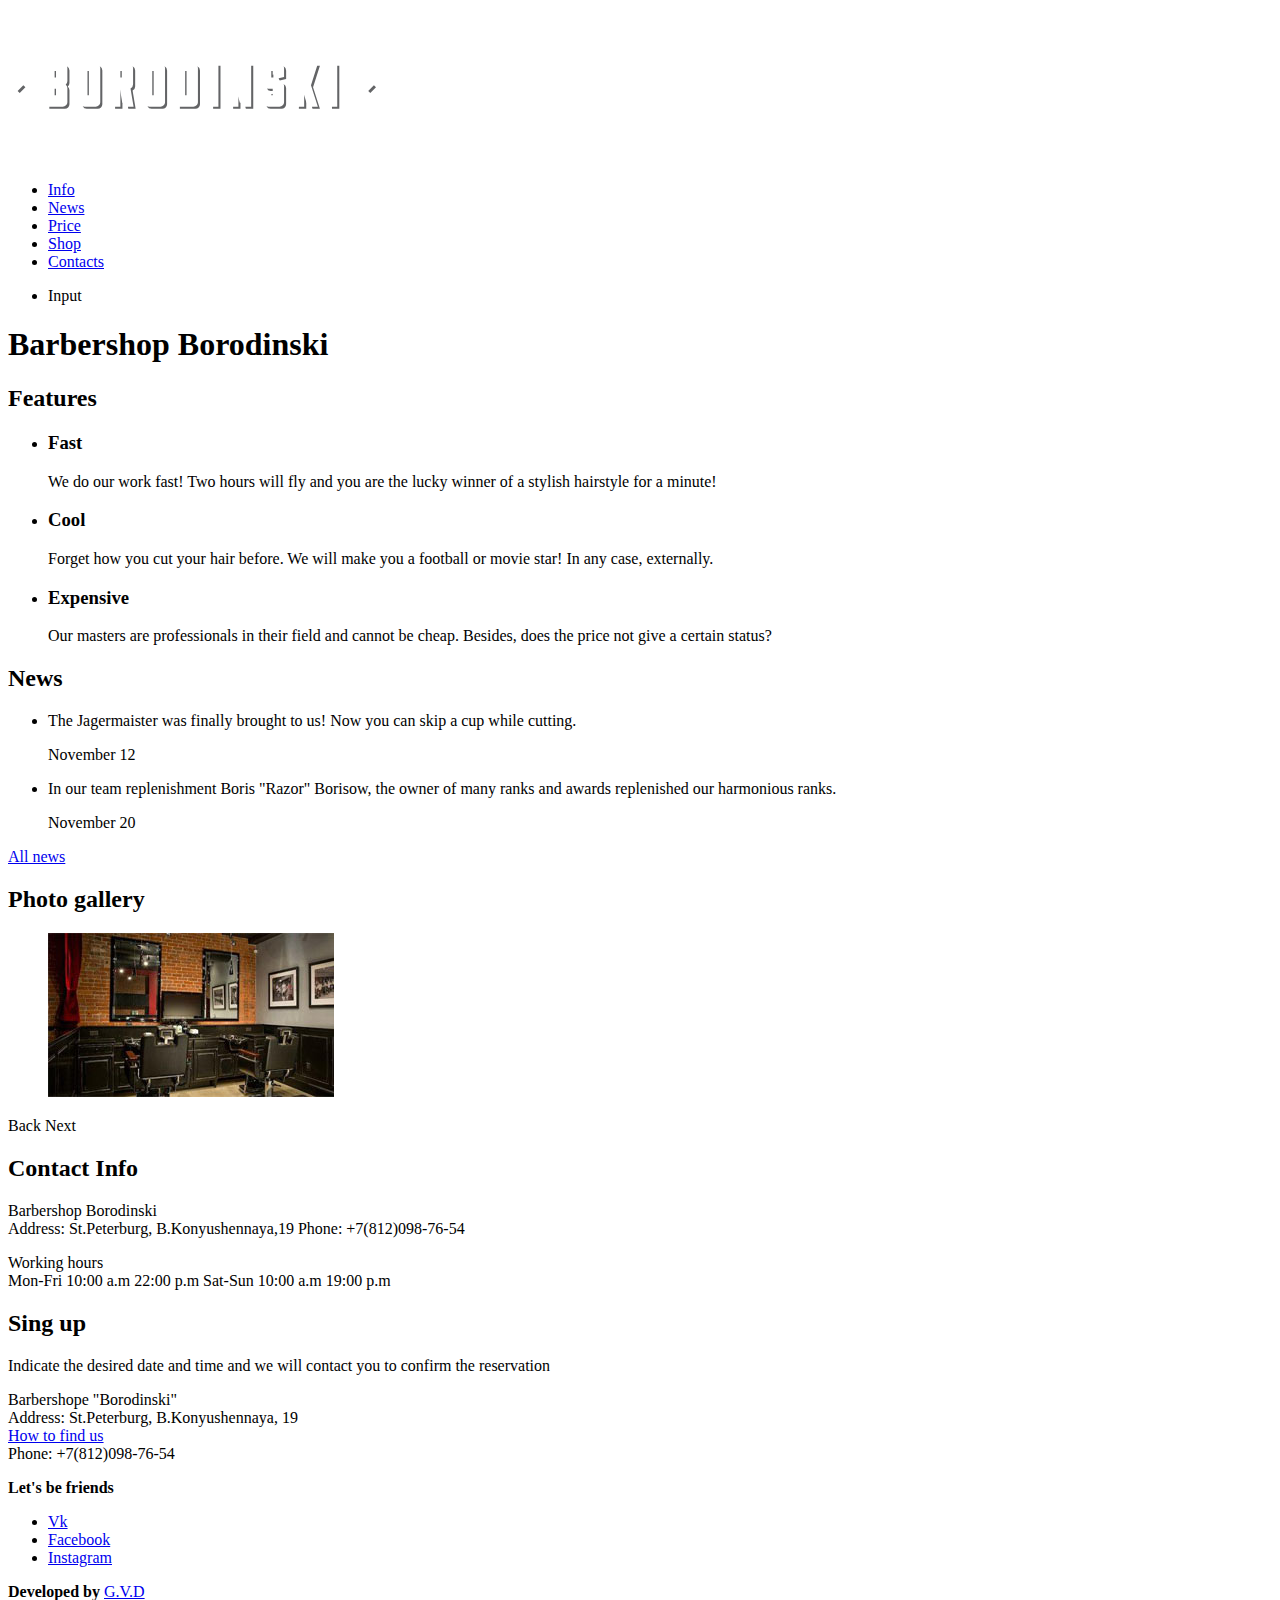
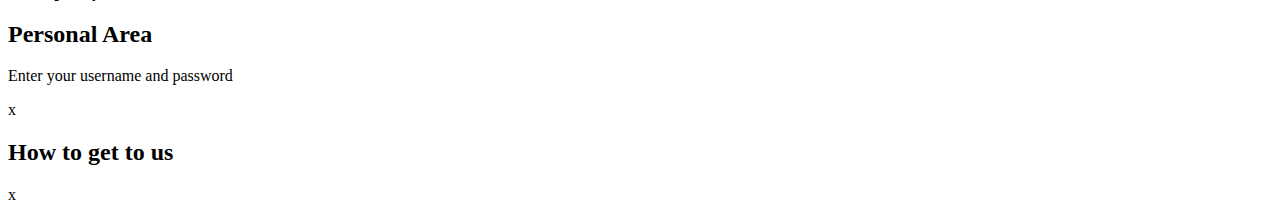
==== index.html @ 312293da "added index.html .DS_Store img/ for barbershope site" ====
<!DOCTYPE html>
<html>
	<head>
		<meta charset="utf-8">
		<title></title>
	</head>
	<body>
		<header class="main-header">
			<nav class="main-navigation">
				<a class="main-header-logo" href="index.html">
					<img src="img/index-logo.svg" width="368" height="153" alt="logo barbershop borodinski">
				</a>
				<ul class="site-navigation">
					<li><a href="info.html">Info</a></li>
					<li><a href="news.html">News</a></li>
					<li><a href="price.html">Price</a></li>
					<li><a href="catalog.html">Shop</a></li>
					<li><a href="contacts.html">Contacts</a></li>
				</ul>
				<ul class="user-navigation">
					<li class="login-link">Input</li>
				</ul>
			</nav>
		</header>
		<main class="conteiner"> 
			<h1 class="visually-hidden">Barbershop Borodinski</h1>
			
			<section class="features">
				<h2 class="visually-hidden">Features</h2>
				 <ul class="features-list">
					 <li class="feature-item">
					 <h3>Fast</h3>
					 <p> We do our work fast! Two hours will fly and you are the lucky winner of a stylish hairstyle for a minute!</p>
					 </li>
					 <li class="feature-item">
					 <h3>Cool</h3>
					 <p>Forget how you cut your hair before. We will make you a football or movie star! In any case, externally.</p>
					 </li>
					 <li class="feature-item">
					 <h3>Expensive</h3>
					 <p>Our masters are professionals in their field and cannot be cheap. Besides, does the price not give a certain status?</p>
					 </li>
				</ul>
			</section>
			
			<section class="news">
				<h2>News</h2>
				<ul class="news-list">
					   <li class="news-item">
					   <p>The Jagermaister was finally brought to us! Now you can skip a cup while cutting.</p>
					  <time datetime="2019-11-12">November 12</time>
					   </li>
					   <li class="news-item">
					   <p>In our team replenishment Boris "Razor" Borisow, the owner of many ranks and awards replenished our harmonious ranks.</p>
					   <time datetime="2019-11-20">November 20</time>
					   </li>
				</ul>
				<a class="button" href="news.html">All news</a>
			</section>
			
			<section class="gallery">
				<h2>Photo gallery</h2>
				<figure class="gallery-content">
				 <a href="#"><img src="img/studio.jpg" width="286" height="164" alt="interior"></a>
				</figure>
				<span class="button gallery-button gallery-button-back">Back</span>
				<span class="button gallery-button gallery-button-next">Next</span>
				</section>
				
				<section class="contacts">
					<h2>Contact Info</h2>
					<p>
						Barbershop Borodinski<br>
						Address: St.Peterburg, B.Konyushennaya,19
						Phone: +7(812)098-76-54
					</p>
					<p>
						Working hours<br>
						Mon-Fri 10:00 a.m 22:00 p.m
						Sat-Sun 10:00 a.m 19:00 p.m
					</p>
				</section>
				
				<section class="appointment">
					<h2>Sing up</h2>
					<p class="appointment-info">Indicate the desired date and time and we will contact you to confirm the reservation</p>
					<!----здесь будет форма--->  
		</main>
		<footer class="main-footer">
			 <p class="footer-contacts">
				 Barbershope "Borodinski"<br>
				 Address: St.Peterburg, B.Konyushennaya, 19<br>
				 <a href="map.html">How to find us</a><br>
				 Phone: +7(812)098-76-54
			 </p>
			 <div class="footer-sociable">
				 <b>Let's be friends</b>
				 <ul>
				<li><a class="sociable-button" href="#">Vk</a></li>
				 <li><a class="sociable-button" href="#">Facebook</a></li>
				 <li><a class="sociable-button" href="#">Instagram</a></li>
				 </ul>
			</div>
			<p class="footer-copyring">
				<b>Developed by</b>
				<a class="button" href="#">G.V.D</a>
			</p>
		</footer>
		
		<section class="modal modal-login">
			<h2>Personal Area</h2>
			<p>Enter your username and password</p>
			<!----здесь форма---->
			<span class="modal-close">x</span> 
		</section>
		
		<section class="modal modal-map">
			<h2 class="visually-hidden">How to get to us</h2>
			<span class="modal-close">x</span>
		</section>
	</body>
</html>
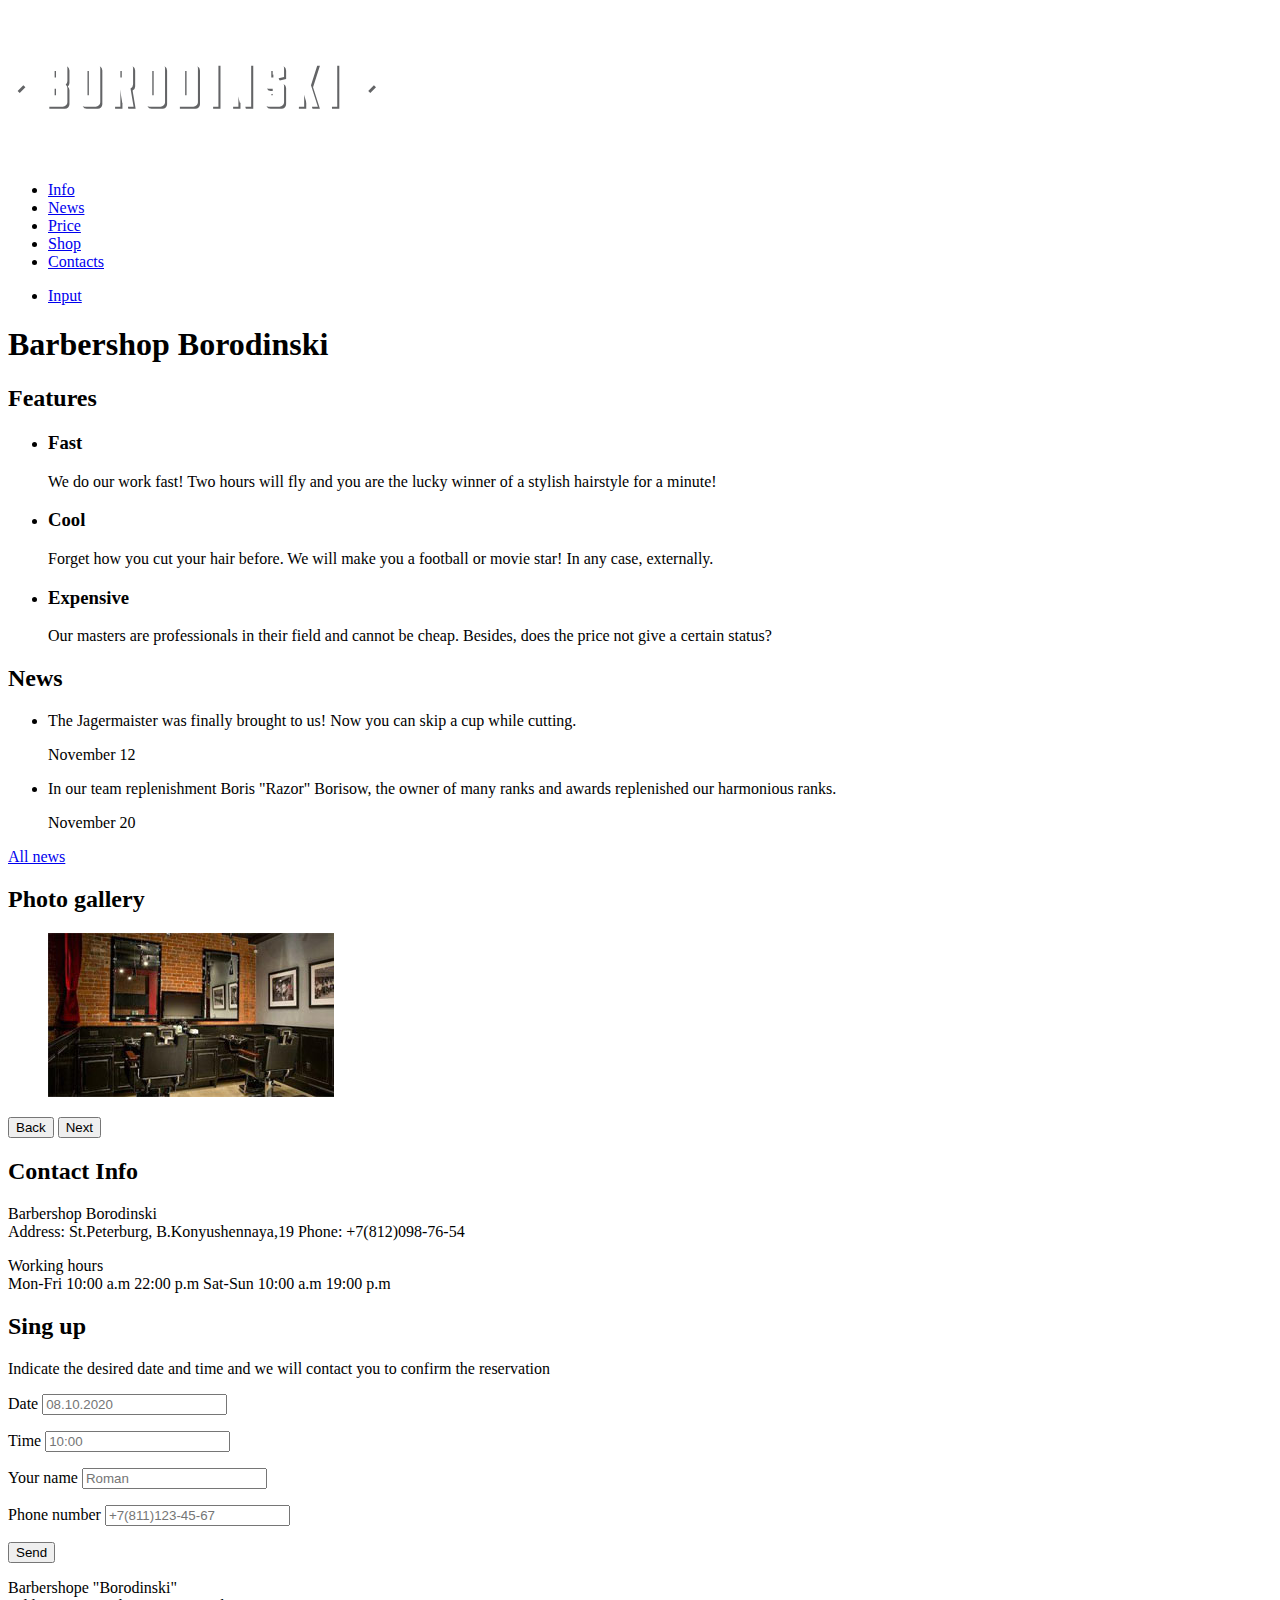
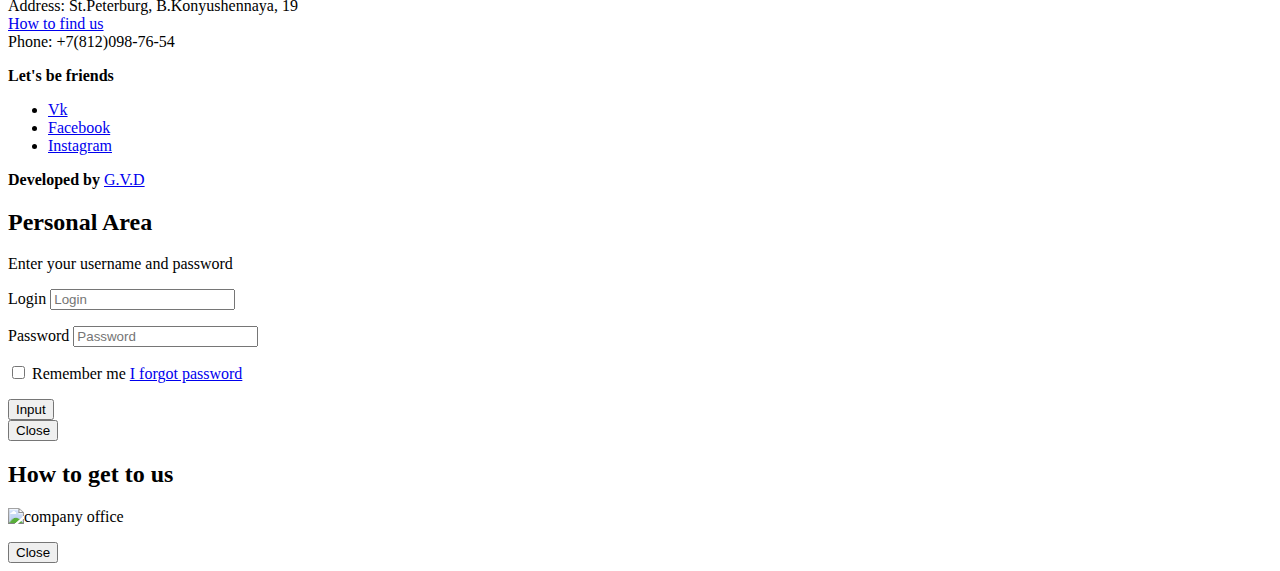
==== commit 3cff4e68: "added . for barbershope site" ====
--- a/index.html
+++ b/index.html
@@ -18,7 +18,9 @@
 					<li><a href="contacts.html">Contacts</a></li>
 				</ul>
 				<ul class="user-navigation">
-					<li class="login-link">Input</li>
+					<li class="login-link">
+					<a class="login-link" href="login.html">Input</a>
+					</li>
 				</ul>
 			</nav>
 		</header>
@@ -63,8 +65,8 @@
 				<figure class="gallery-content">
 				 <a href="#"><img src="img/studio.jpg" width="286" height="164" alt="interior"></a>
 				</figure>
-				<span class="button gallery-button gallery-button-back">Back</span>
-				<span class="button gallery-button gallery-button-next">Next</span>
+				<button class="button gallery-button gallery-button-back" type="button">Back</button>
+				<button class="button gallery-button gallery-button-next" type="button">Next</button>
 				</section>
 				
 				<section class="contacts">
@@ -84,7 +86,26 @@
 				<section class="appointment">
 					<h2>Sing up</h2>
 					<p class="appointment-info">Indicate the desired date and time and we will contact you to confirm the reservation</p>
-					<!----здесь будет форма--->  
+					<form class="appointment-form" action="https://echo.htmlacademy.ru" method="post">
+						<p class="appointment-item">
+							<label for="appointment-date">Date</label>
+							<input id="appointment-date" type="text" name="date" value="" placeholder="08.10.2020">
+						</p>
+						<p class="appointment-item">
+					     <label for="appointment-time">Time</label>
+						<input id="appointment-time" type="text" name="time" value="" placeholder="10:00">
+						</p>
+						<p class="appointment-item">
+						<label for="appointment-name">Your name</label>
+						<input id="appointment-name" type="text" name="name" value="" placeholder="Roman">
+						</p>
+						<p class="appointment-item">
+						<label for="appointment-phone">Phone number</label>
+						<input id="appointment-phone" type="tel" name="phone" value="" placeholder="+7(811)123-45-67">
+						</p>
+						<button class="button" type="submit">Send</button>
+					</form>
+				</section>
 		</main>
 		<footer class="main-footer">
 			 <p class="footer-contacts">
@@ -110,13 +131,34 @@
 		<section class="modal modal-login">
 			<h2>Personal Area</h2>
 			<p>Enter your username and password</p>
-			<!----здесь форма---->
-			<span class="modal-close">x</span> 
+			<form class="login-form" action="htpps://echo.htmlacademy.ru" method="post">
+				<p>
+					<label class="visually-hidden" for="user-login">Login</label>
+					<input class="login-icon-user" id="user-login" type="text" name="login" placeholder="Login">
+				</p>
+				<p>
+					<label class="visually-hidden" for="user-password">Password</label>
+					<input class="login-icon-password" id="user-password" type="password" name="password" placeholder="Password">
+				</p>
+				<p class="login-password-info">
+					<label class="login-checkbox">
+				<input type="checkbox" name="remember" class="visually-hidden">
+				<span class="checkdox-indicator"></span>
+				Remember me
+					</label>
+				<a class="restore" href="#">I forgot password</a>
+				</p>
+				<button class="button" type="submit">Input</button>
+			</form>
+			<button class="modal-close" type="button">Close</button> 
 		</section>
 		
 		<section class="modal modal-map">
 			<h2 class="visually-hidden">How to get to us</h2>
-			<span class="modal-close">x</span>
+			<p>
+				<img src="img/map.jpg" width="780" height="560" alt="company office">
+			</p>
+			<button class="modal-close" type="button">Close</button>
 		</section>
 	</body>
 </html>
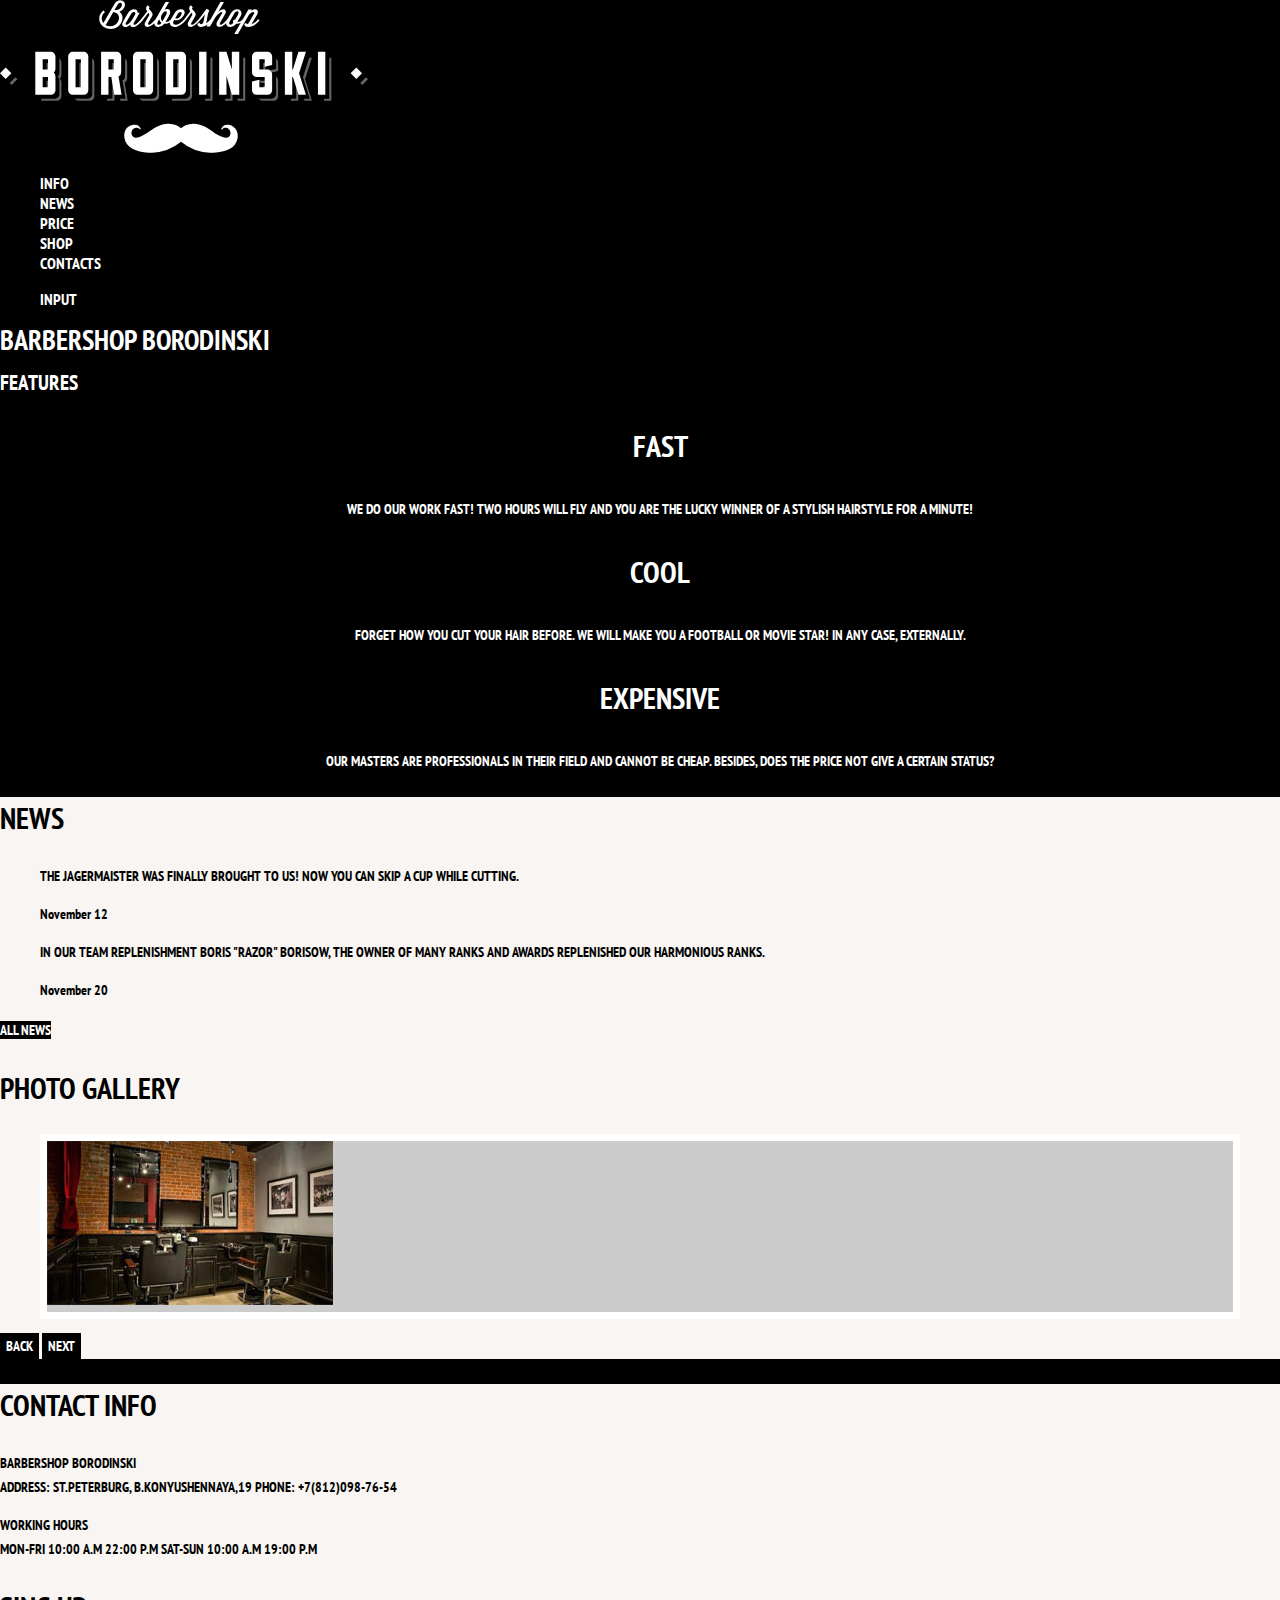
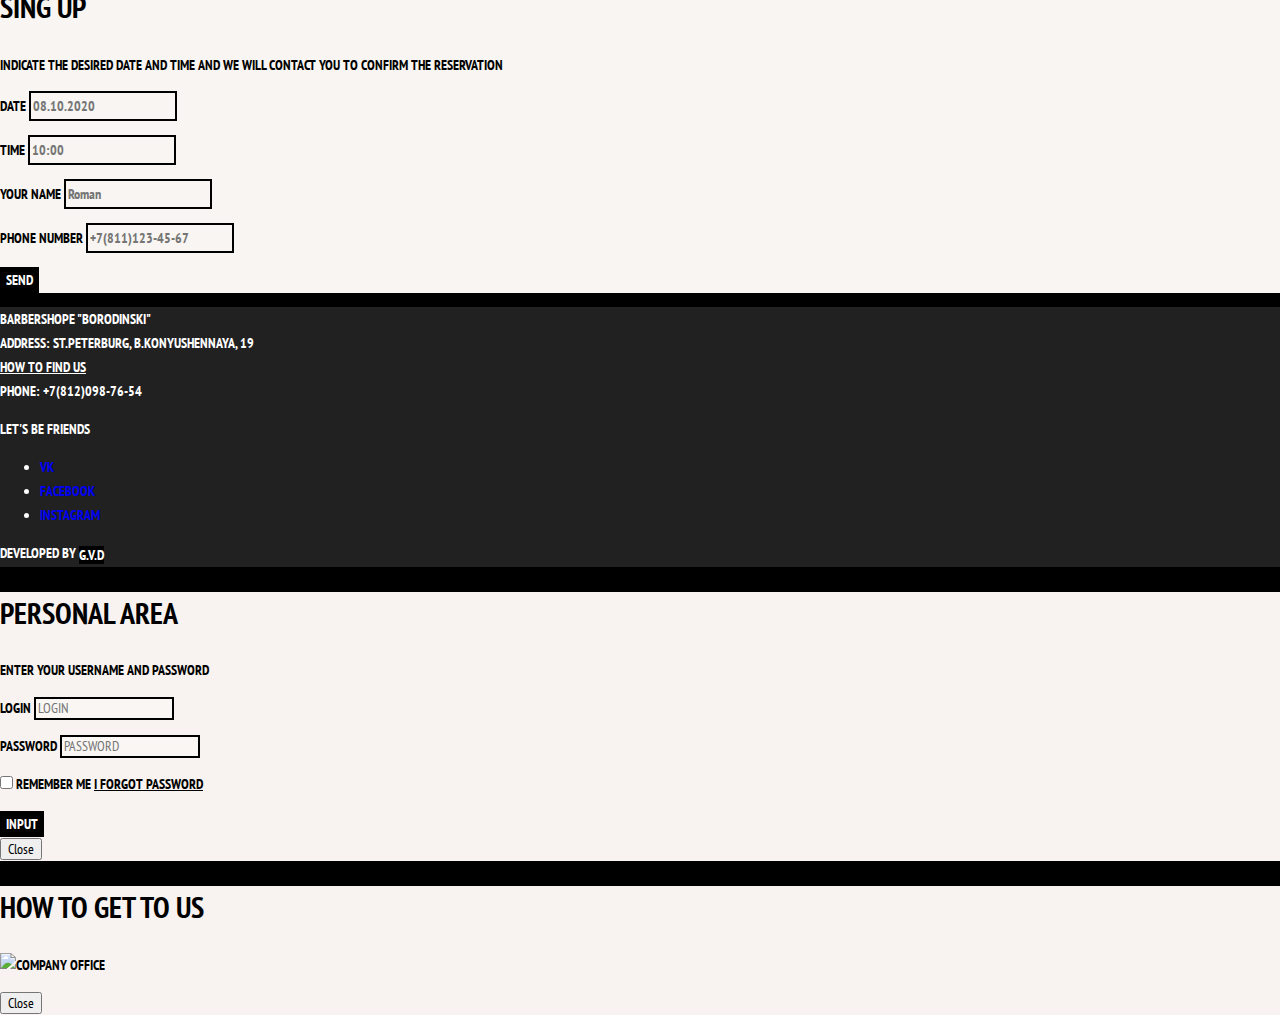
==== commit 245c484d: "added css for barbershope site" ====
--- a/index.html
+++ b/index.html
@@ -2,9 +2,14 @@
 <html>
 	<head>
 		<meta charset="utf-8">
-		<title></title>
+		<title>Barbershop "Borodinski"</title>
+		<link href="https://fonts.googleapis.com/css?family=PT+Sans+Narrow:400;700&amp;subset=latin" rel="stylesheet">
+		<link href="css/normalize.css" rel="stylesheet">
+		<link href="css/style.css" rel="stylesheet">
 	</head>
+	
 	<body>
+		
 		<header class="main-header">
 			<nav class="main-navigation">
 				<a class="main-header-logo" href="index.html">
@@ -45,6 +50,7 @@
 				</ul>
 			</section>
 			
+			<div class="index-colums">
 			<section class="news">
 				<h2>News</h2>
 				<ul class="news-list">
@@ -68,7 +74,9 @@
 				<button class="button gallery-button gallery-button-back" type="button">Back</button>
 				<button class="button gallery-button gallery-button-next" type="button">Next</button>
 				</section>
+			</div>
 				
+				<div class="index-colums">
 				<section class="contacts">
 					<h2>Contact Info</h2>
 					<p>
@@ -82,6 +90,7 @@
 						Sat-Sun 10:00 a.m 19:00 p.m
 					</p>
 				</section>
+			
 				
 				<section class="appointment">
 					<h2>Sing up</h2>
@@ -106,6 +115,9 @@
 						<button class="button" type="submit">Send</button>
 					</form>
 				</section>
+				</div>
+				
+			<div class="index-colums">
 		</main>
 		<footer class="main-footer">
 			 <p class="footer-contacts">
@@ -127,6 +139,7 @@
 				<a class="button" href="#">G.V.D</a>
 			</p>
 		</footer>
+		</div>
 		
 		<section class="modal modal-login">
 			<h2>Personal Area</h2>
--- a/css/style.css
+++ b/css/style.css
@@ -0,0 +1,227 @@
+body{
+	margin: 0;
+	padding: 0;
+	
+	font-family: "PT Sans Narrow", Arial, sans-serif;
+	font-size: 14px;
+	line-height: 24px;
+	font-weight: 700;
+	color: #ffffff;
+	text-transform: uppercase;
+	
+	background-color: #000000;
+	background-image: url("img/bg-index-body.jpg");
+	background-position: top center;
+	background-repeat: no-repeat;	
+}
+
+.inner-page {
+	color: #000000;
+	
+	background-color: #f9f6f3;
+	background-image: url("img/bg-index-content.jpg");
+	background-position: 0 0;
+	background-repeat: repeat;
+	
+}
+
+a {
+	text-decoration: none; 
+}
+
+.button {
+	font: inherit;
+	
+	text-align: center;
+	color: #ffffff;
+	vertical-align: middle;
+	text-transform: uppercase;
+	
+	background-color: #000000;
+	border: none;
+}
+
+.button:hover,
+.button:focus,
+.button:active {
+	background-color: #663d15;
+}
+
+
+.main-navigation {
+	font-size: 16px;
+	line-height: 20px;
+	color: #ffffff;
+	 
+	 background-color: #000000;
+	 
+}
+
+.site-navigation,
+.user-navigation {
+	list-style: none;
+}
+
+.site-navigation a,
+.user-navigation a {
+	color: #ffffff; 
+}
+
+.site-navigation a:hover,
+.site-navigation a:focus,
+.user-navigation a:hover,
+.user-navigation a:focus,{
+	background-color: #242424;
+}
+
+.features-list{
+	list-style: none;
+}
+
+.feature-item {
+	text-align: center;
+}
+
+.feature-item h3 {
+	font-size: 30px;
+	line-height: 42px;
+} 
+ 
+ .index-colums{
+	 color: #000000;
+	 
+	 background-color: #f8f5f2;
+	 background-image: url("img/bg-index-content.jpg");
+	 background-position: 0 0;
+	 background-repeat: repeat;
+ }
+
+.index-colums h2 {
+	font-size: 30px;
+	line-height: 42px;
+}
+
+.news-list {
+	list-style: none;
+}
+
+.news-item time {
+	text-transform: none;
+}
+
+.gallery-content {
+	background-color: #cccccc;
+	border: 7px solid #ffffff;
+}
+
+.appointment-item input {
+	font: inherit;
+	
+	background-color: transparent;
+	border: 2px solid #000000;
+}
+
+.appointment-item input:focus {
+	border-color: #663d15;
+}
+
+.main-footer {
+	color: #ffffff;
+	
+	background-color: #212121;
+	background-image: url("img/bg-footer.jpg");
+	background-position: 0 0;
+	background-repeat: repeat;
+}
+
+.footer-contacts a {
+	color: #ffffff;
+	text-decoration: underline;
+}
+ 
+ .footer-contacts a:hover,
+ .footer-contacts a:focus {
+	text-decoration: none; 
+ }
+ 
+ .footer-social {
+	 text-align: center;
+ }
+ 
+ .footer-social ul  {
+	 list-style: none;
+ }
+ 
+ .social-button {
+	 color: #ffffff;
+ }  
+
+.footer-copyright .button:hover,
+.footer-copyright .button:focus {
+	color: #000000;
+	
+	background-color: #ffffff;
+}
+
+.modal{ 
+	color: #000000;
+	
+	background-color: #f8f3f0;
+	background-image: url("img/bg-index-content.jpg");
+	background-position: 0 0;
+	background-repeat: repeat;
+}
+
+.modal h2 {
+	font-size: 30px;
+	line-height: 42px;
+}
+ 
+ .login-form input[type="text"],
+ .login-form input[type="password"] {
+	 font: inherit:
+	 color: #000000;
+	 text-transform: uppercase;
+	 
+	 background-color: #f9f6f3;
+	 border: 2px solid #000000;
+ }
+
+.login-form input:focus {
+	border-color: #663d15;
+}
+
+.login-checkbox:hover,
+.login-checkbox:focus {
+	color: #663d15;
+}
+
+.restore {
+	color: #000000;
+	text-decoration: underline;
+}
+
+.restore:hover,
+.restore:focus {
+	text-decoration: none;
+}
+
+
+
+
+
+
+
+
+
+
+
+
+
+
+
+
+
+
+
+
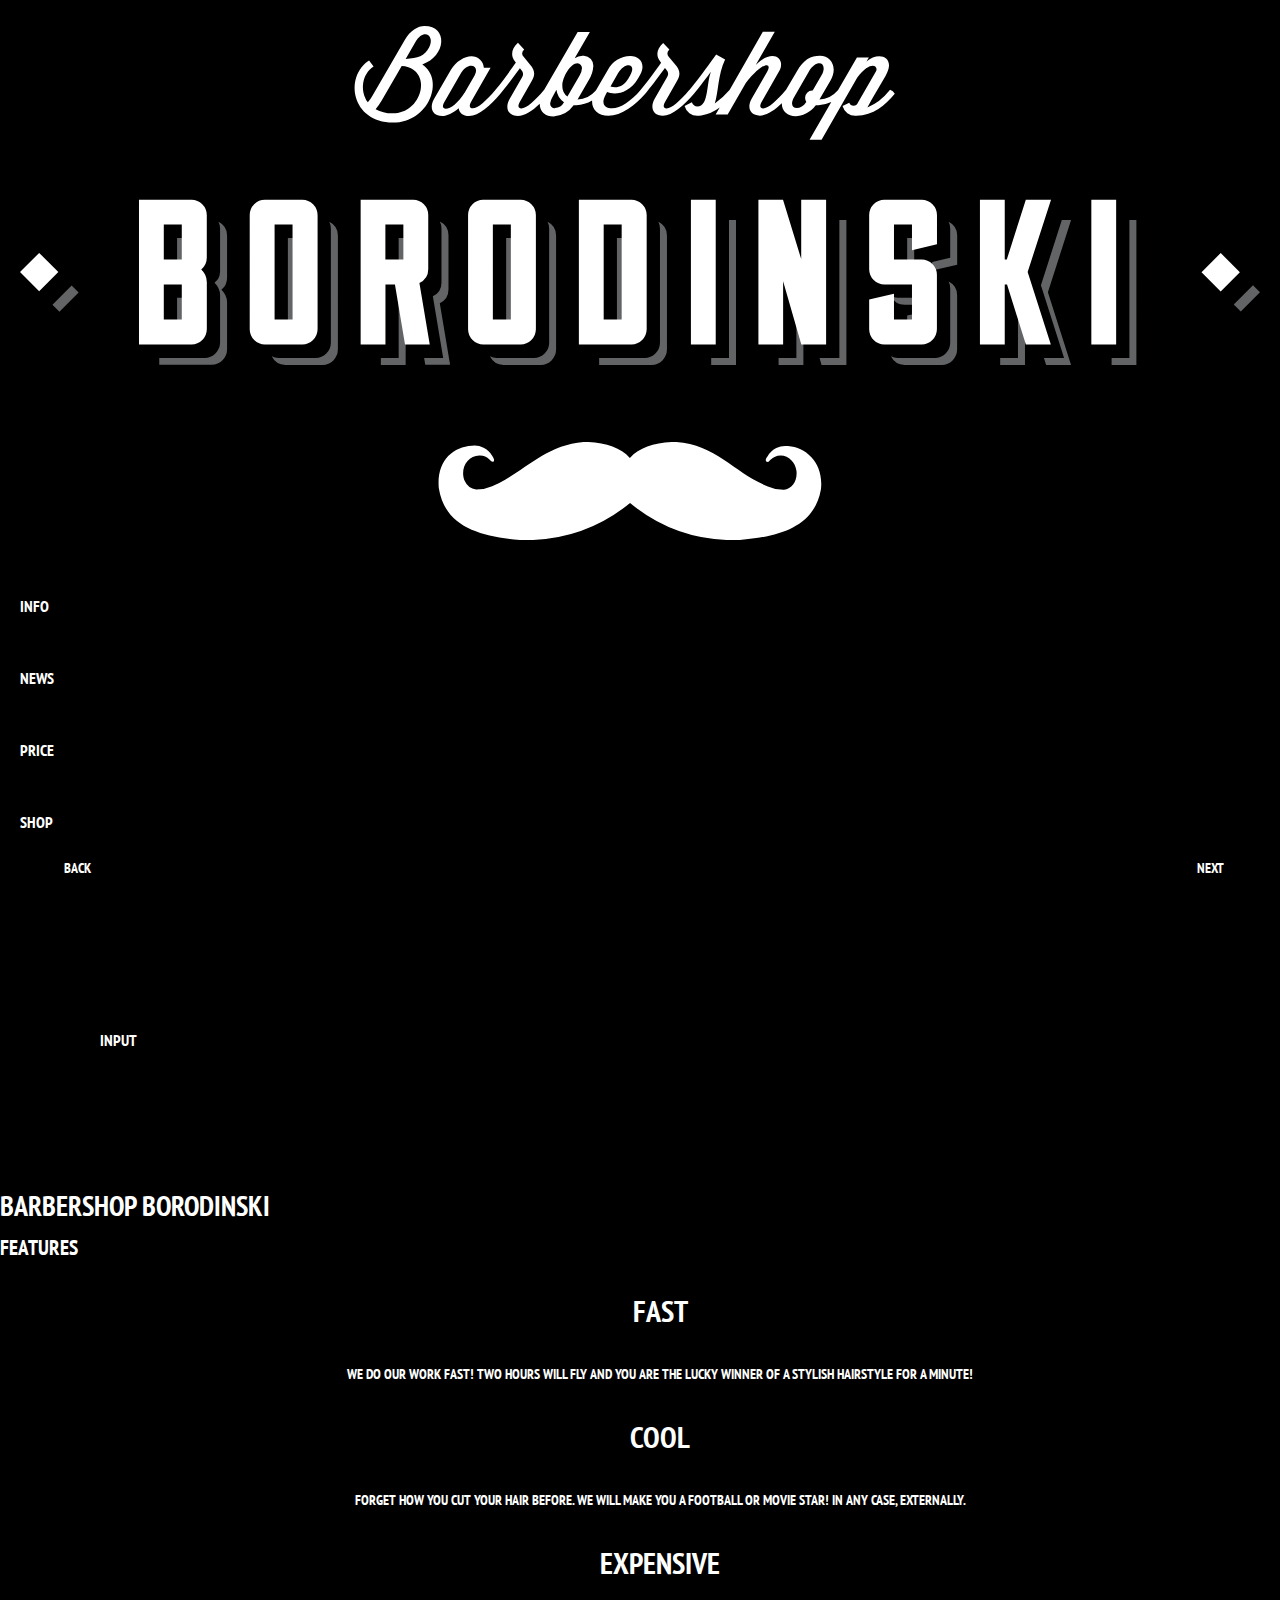
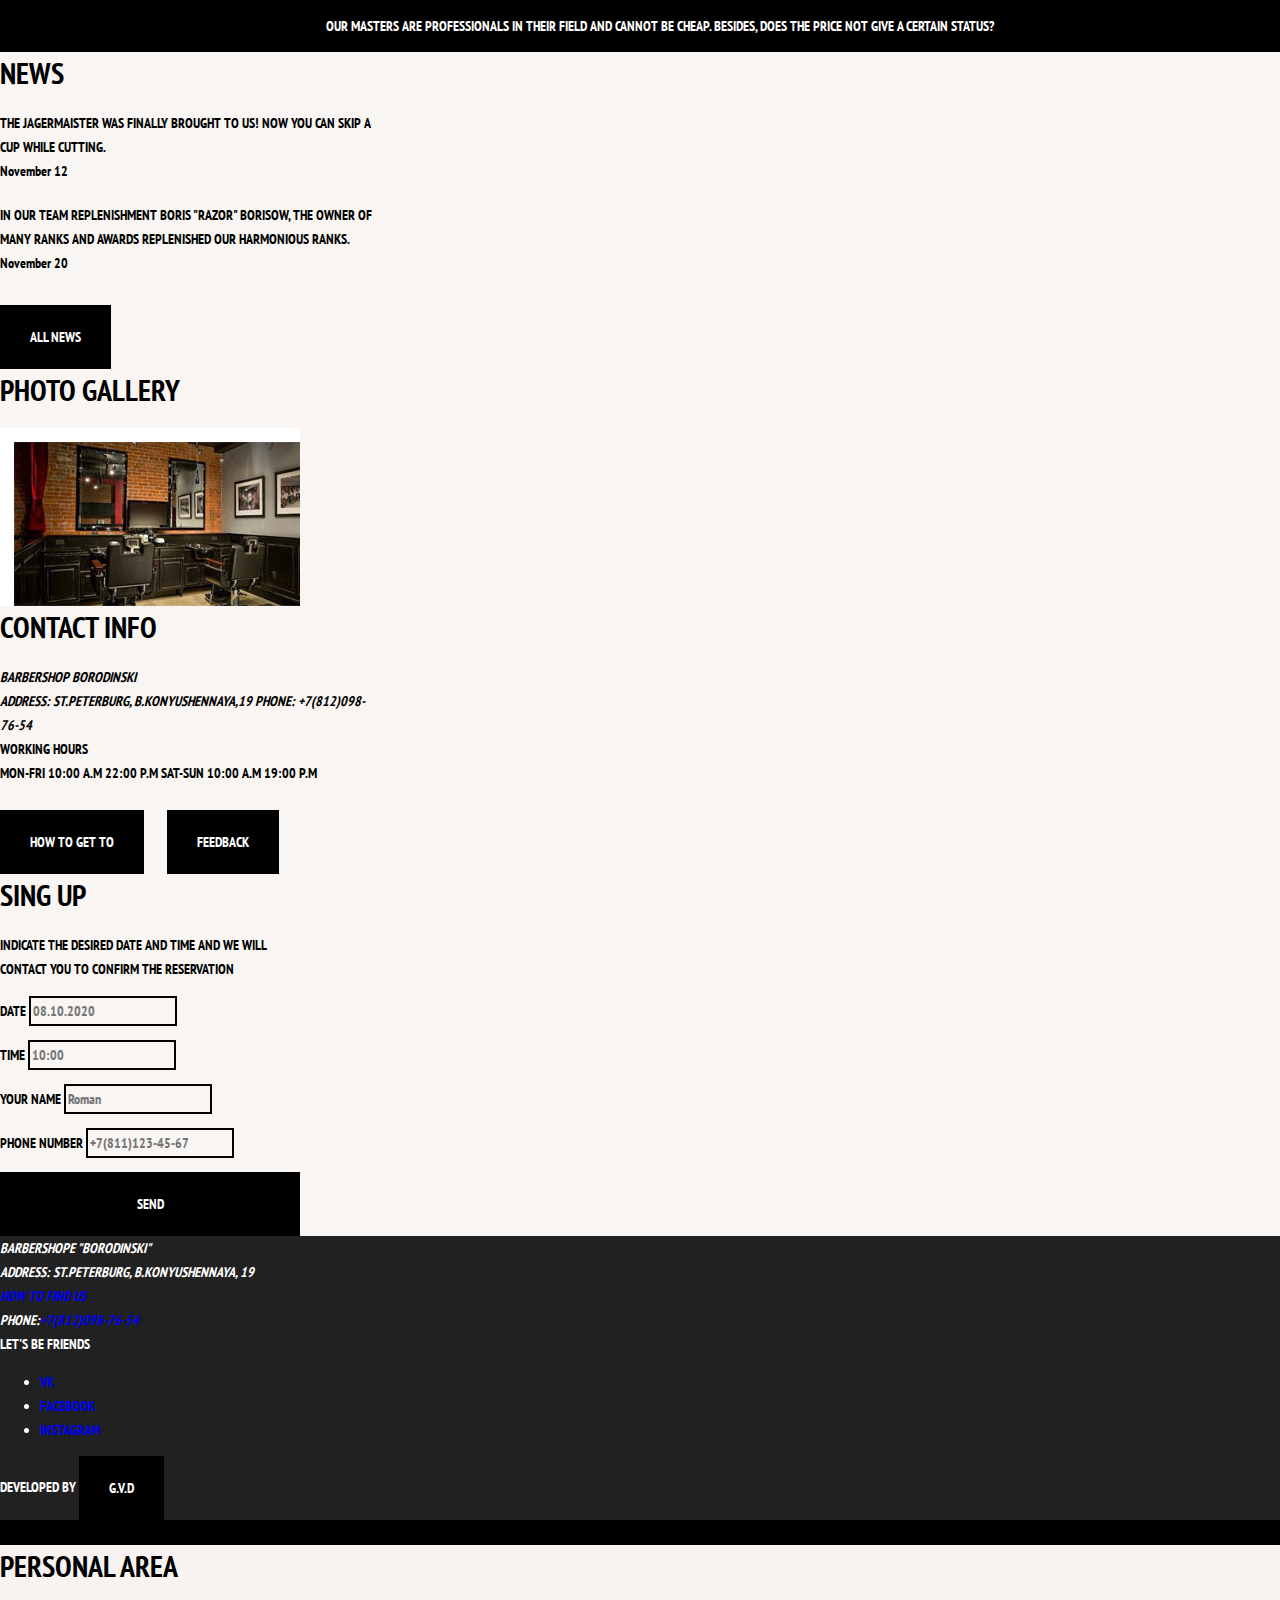
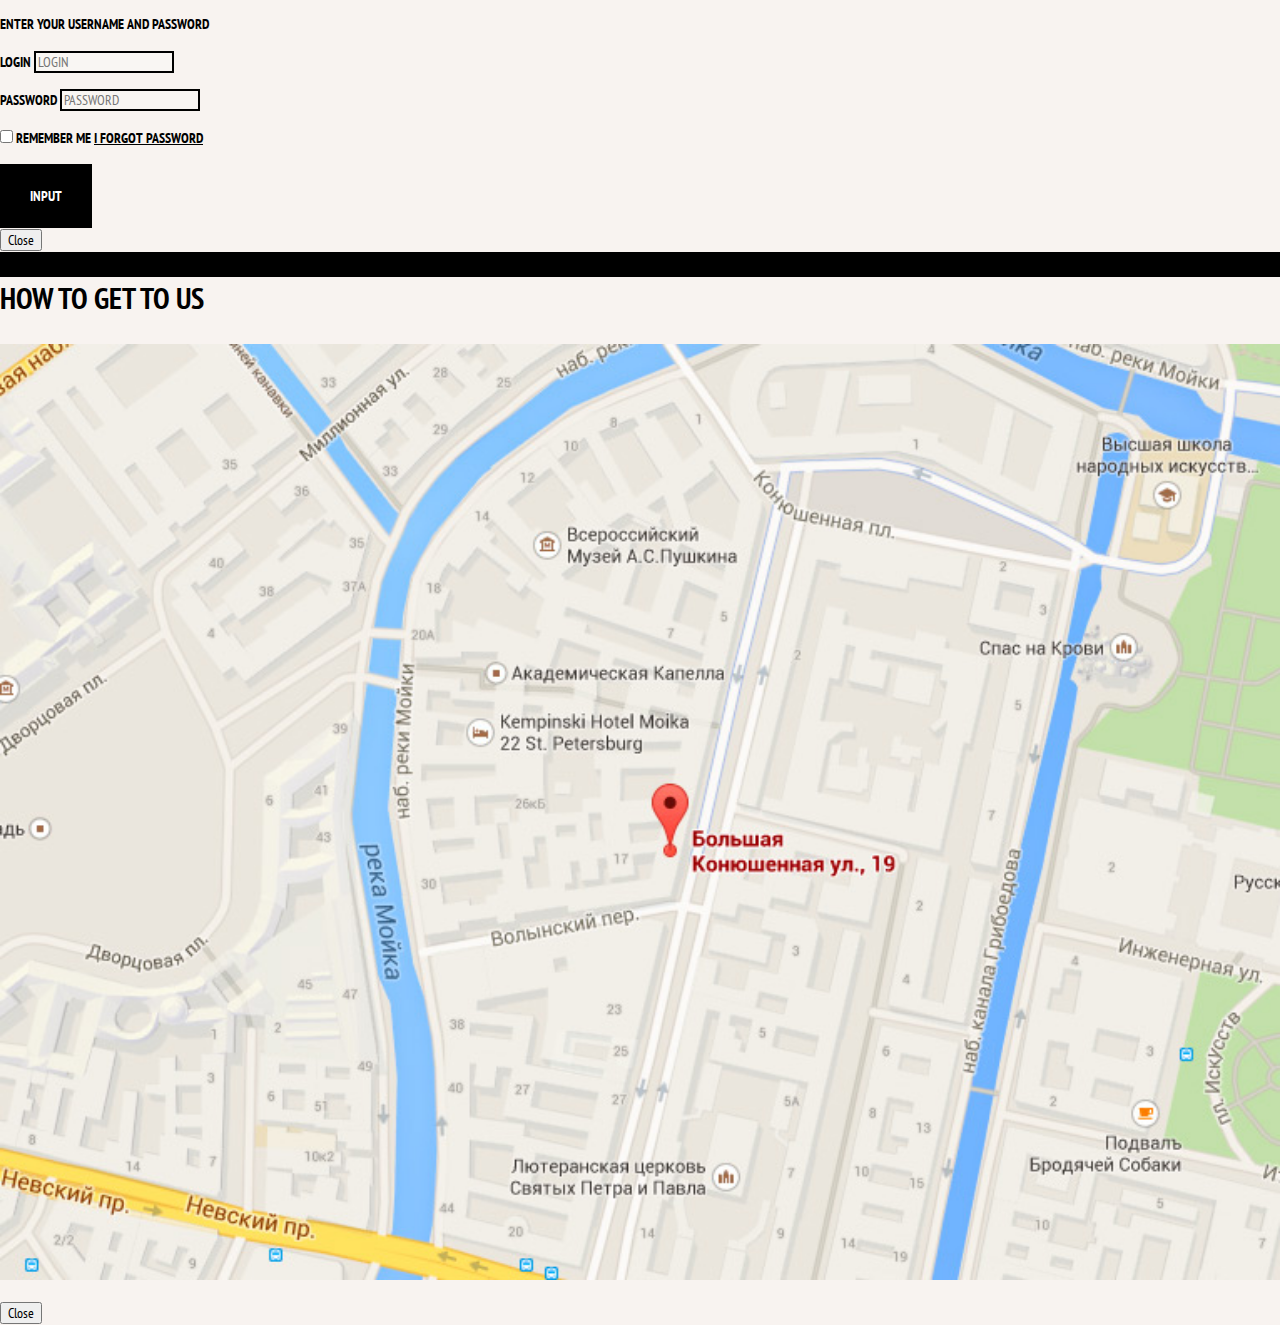
==== commit 41c1cb9a: "added map css for barbershope site" ====
--- a/index.html
+++ b/index.html
@@ -15,6 +15,8 @@
 				<a class="main-header-logo" href="index.html">
 					<img src="img/index-logo.svg" width="368" height="153" alt="logo barbershop borodinski">
 				</a>
+				<div class="main-navigation-wrapper">
+					<div class="container">
 				<ul class="site-navigation">
 					<li><a href="info.html">Info</a></li>
 					<li><a href="news.html">News</a></li>
@@ -29,7 +31,9 @@
 				</ul>
 			</nav>
 		</header>
-		<main class="conteiner"> 
+		
+		<main>
+			<div class="conteiner"> 
 			<h1 class="visually-hidden">Barbershop Borodinski</h1>
 			
 			<section class="features">
@@ -68,27 +72,31 @@
 			
 			<section class="gallery">
 				<h2>Photo gallery</h2>
+				<div class="gallery-content">
 				<figure class="gallery-content">
 				 <a href="#"><img src="img/studio.jpg" width="286" height="164" alt="interior"></a>
 				</figure>
 				<button class="button gallery-button gallery-button-back" type="button">Back</button>
 				<button class="button gallery-button gallery-button-next" type="button">Next</button>
+				</div>
 				</section>
 			</div>
 				
 				<div class="index-colums">
 				<section class="contacts">
 					<h2>Contact Info</h2>
-					<p>
+					<address class="contacts-address">
 						Barbershop Borodinski<br>
 						Address: St.Peterburg, B.Konyushennaya,19
-						Phone: +7(812)098-76-54
-					</p>
+						Phone: <a href="+7(812)098-76-54">+7(812)098-76-54</a>
+					</address>
 					<p>
 						Working hours<br>
 						Mon-Fri 10:00 a.m 22:00 p.m
 						Sat-Sun 10:00 a.m 19:00 p.m
 					</p>
+					<a class="button contacts-button-map" href="map.html">How to get to</a>
+					<a class="button" href="contacts.html">Feedback</a>
 				</section>
 			
 				
@@ -116,16 +124,19 @@
 					</form>
 				</section>
 				</div>
-				
-			<div class="index-colums">
+			</div>
+			
 		</main>
-		<footer class="main-footer">
-			 <p class="footer-contacts">
+			
+            <footer class="main-footer">
+			 <div class="main-footer">
+				 <address class="footer-address">
 				 Barbershope "Borodinski"<br>
 				 Address: St.Peterburg, B.Konyushennaya, 19<br>
 				 <a href="map.html">How to find us</a><br>
-				 Phone: +7(812)098-76-54
-			 </p>
+				 Phone:<a href="+7(812)098-76-54">+7(812)098-76-54</a>
+				 </address>
+				 
 			 <div class="footer-sociable">
 				 <b>Let's be friends</b>
 				 <ul>
@@ -134,12 +145,15 @@
 				 <li><a class="sociable-button" href="#">Instagram</a></li>
 				 </ul>
 			</div>
-			<p class="footer-copyring">
+			
+			<div class="footer-copyring">
 				<b>Developed by</b>
 				<a class="button" href="#">G.V.D</a>
-			</p>
+			</div>
+			</div>
+			
 		</footer>
-		</div>
+		
 		
 		<section class="modal modal-login">
 			<h2>Personal Area</h2>
@@ -153,7 +167,7 @@
 					<label class="visually-hidden" for="user-password">Password</label>
 					<input class="login-icon-password" id="user-password" type="password" name="password" placeholder="Password">
 				</p>
-				<p class="login-password-info">
+				<p class="login-help">
 					<label class="login-checkbox">
 				<input type="checkbox" name="remember" class="visually-hidden">
 				<span class="checkdox-indicator"></span>
@@ -169,9 +183,9 @@
 		<section class="modal modal-map">
 			<h2 class="visually-hidden">How to get to us</h2>
 			<p>
-				<img src="img/map.jpg" width="780" height="560" alt="company office">
+			<img src="img/map.jpg" width="780" height="560" alt="company office">
 			</p>
-			<button class="modal-close" type="button">Close</button>
+			<button class="modal-close" type="button"><span class="visually-hidden">Close</span></button>
 		</section>
 	</body>
 </html>
--- a/css/style.css
+++ b/css/style.css
@@ -1,18 +1,22 @@
 body{
 	margin: 0;
 	padding: 0;
-	
 	font-family: "PT Sans Narrow", Arial, sans-serif;
 	font-size: 14px;
 	line-height: 24px;
 	font-weight: 700;
 	color: #ffffff;
 	text-transform: uppercase;
-	
 	background-color: #000000;
 	background-image: url("img/bg-index-body.jpg");
 	background-position: top center;
 	background-repeat: no-repeat;	
+}
+
+.cotainer {
+	margin: 0 auto;
+	padding: 0 10px;
+	width: 940;
 }
 
 .inner-page {
@@ -22,21 +26,27 @@
 	background-image: url("img/bg-index-content.jpg");
 	background-position: 0 0;
 	background-repeat: repeat;
-	
 }
 
 a {
 	text-decoration: none; 
 }
 
+img{
+	width: 100%;
+	height: auto;
+}
+
 .button {
 	font: inherit;
-	
+	display: inline-block;
+	margin-right: 20px;
+	padding: 20px 30px;
 	text-align: center;
 	color: #ffffff;
 	vertical-align: middle;
 	text-transform: uppercase;
-	
+	cursor: pointer;
 	background-color: #000000;
 	border: none;
 }
@@ -47,6 +57,16 @@
 	background-color: #663d15;
 }
 
+.main-header{
+	margin-bottom: 44px;
+}
+
+.main-navigation-wrapper {
+	width: 100%;
+	margin-bottom: 37px;
+	background-color: #000000;
+}
+
 
 .main-navigation {
 	font-size: 16px;
@@ -55,6 +75,24 @@
 	 
 	 background-color: #000000;
 	 
+}
+
+.main-navigation ul {
+	margin: 0;
+	padding: 0;
+	list-style: none;
+}
+
+.main-navigation a {
+	display: block;
+	padding: 26px 20px;
+	color: #ffffff;
+}
+
+.main-navigation a {
+	display: block;
+	padding: 26px 20px;
+	color: #ffffff;
 }
 
 .site-navigation,
@@ -72,6 +110,84 @@
 .user-navigation a:hover,
 .user-navigation a:focus,{
 	background-color: #242424;
+}
+
+.user-navigation .login-link {
+	position: relative;
+	padding: 50px;
+}
+.user-navigation .login-link::before {
+	content: "";
+	position: absolute;
+	top: 28px;
+	left: 20px;
+	width: 15px;
+	height: 15px;
+	background-image: url("img/logib.svg");
+	background-repeat: no-repeat;
+	background-position: 0 0;
+	opacity: 0.3;
+}
+
+.user-navigation .login-link:hover::before,
+.user-navigation .login-link:focus::before,
+.user-navigation .login-link:active::before {
+	opacity: 1;
+}
+
+.site-navigation a:hover,
+.site-navigation a:focus,
+.user-navigation a:hover,
+.user-navigation a:focus {
+	background-color: #242424;
+}
+
+.site-navigation-current {
+	position: relative;
+}
+
+.site-navigation-current a:not ([href]){
+	background-color: #000000;
+}
+
+.site-navigation-current::after {
+	content: "";
+	position: absolute;
+	right: 20px;
+	bottom: 0;
+	left: 20px;
+	height: 5px;
+	background-color: #ffffff;
+}
+
+.inner-page .main-header {
+	margin-bottom: 50px;
+	background-color: #000000;
+}
+
+>inner0page .user-navigation {
+	margin-left: auto;
+}
+
+.advantages {
+	margin-bottom: 78px;
+}
+
+.advantages-item {
+	width: 300px;
+	text-align: center;
+}
+
+.advantages-item h3 {
+	position: relative;
+	margin:0;
+	margin-bottom: 60px;
+	font-size: 30px;
+	line-height: 42px;
+}
+
+.advantages-item p {
+	margin: 0 10px;
 }
 
 .features-list{
@@ -95,23 +211,99 @@
 	 background-position: 0 0;
 	 background-repeat: repeat;
  }
+ 
+ .index-colums section:first-child {
+	 width: 380px;
+ }
+
+.index-colums section:last-child {
+	width: 300px;
+}
 
 .index-colums h2 {
 	font-size: 30px;
 	line-height: 42px;
+	margin: 0;
+	margin-bottom: 17px;
 }
 
 .news-list {
 	list-style: none;
+	margin: 0;
+	padding: 0;
+	margin-bottom: 30px;
+	list-style: none;
+}
+
+.news-item {
+	margin-bottom: 20px;
+}
+
+.news-item p {
+	margin: 0;
 }
 
 .news-item time {
 	text-transform: none;
 }
 
+.gallery-container {
+	position: relative;
+	height: 260px;
+}
+
 .gallery-content {
+	margin: 0;
+	height: 164px;
 	background-color: #cccccc;
 	border: 7px solid #ffffff;
+}
+
+.gallery-content img {
+	width: 286px;
+	height: 164px;
+}
+
+.gallery .button {
+	position: absolute;
+	bottom: 0;
+	margin: 0;
+	width: 140px;
+	box-sizing: border-box;
+}
+
+.gallery .button:first-child {
+	left: 0;
+}
+
+.gallery .button:last-child {
+	right: 0;
+}
+
+.contacts p {
+	margin: 0;
+	margin-bottom: 25px;
+}
+
+.contacts-address a {
+	color: #000000;
+}
+
+.appointment-info {
+	margin: 0;
+	margin-bottom: 15px;
+}
+
+.appointment-form-item {
+	margin: 0;
+	margin-bottom: 10px;
+	width: 140px;
+}
+
+.appointment-form-item label {
+	display: block;
+	margin-bottom: 7px;
+	margin-left: 17px;
 }
 
 .appointment-item input {
@@ -123,6 +315,303 @@
 
 .appointment-item input:focus {
 	border-color: #663d15;
+}
+
+.appointment-form .button {
+	display: block;
+	margin-top: 10px;
+	margin-right: 0;
+	width: 100%;
+}
+
+.page-title {
+	font-size: 30px;
+	line-height: 42px
+	margin: 0;
+	padding: 0;
+	margin-bottom: 15px;	
+}
+
+.breadcrumbs {
+	list-style: none;
+	margin: 0;
+	padding: 0;
+	margin-bottom: 53px;
+}
+
+.breacrumbs li {
+	position: relative;
+	margin-right: 40px;
+}
+
+.breadcrumbs li::after {
+	content: "";
+	position: absolute;
+	top: 8px;
+	right: -24px;
+	width: 8px;
+	height: 8px;
+	background-color: #000000;
+}
+
+.breadcrumbs a {
+	color: #000000;
+}
+
+.breadcrumbs a:hover,
+.breadcrumbs a:focus {
+	text-decoration: underline;
+}
+
+.breadcrumbs-current {
+	color: #aba9a7;
+	margin-right: 0;
+}
+
+.breadcrumbs-current::after {
+	display: none;
+}
+
+.filter {
+	width: 220px;
+}
+
+.filter fieldset {
+	border: none;
+	margin: 0;
+	padding: 0;
+	margin-bottom: 50px;
+}
+
+.filter fieldset:last-of-type {
+	margin-bottom: 45px;
+}
+
+.filter legend {
+	font-size: 24px;
+	margin-bottom: 30px;
+	line-height: 30px;
+}
+
+.filter ul {
+	margin: 0;
+	padding: 0;
+	list-style: none;
+	line-height: 18px;
+}
+
+.filter-option {
+	margin-bottom: 15px;
+	padding-left: 43px;
+}
+
+.filter-option label {
+	position: relative;
+	display: block;
+	cursor: pointer;
+}
+
+.filter-input-checkbox+label::before {
+	content: "";
+	position: absolute;
+	top: -3px;
+	left: -43px;
+	width: 16px;
+	height: 16px;
+	border: 2px solid #000000;
+}
+
+.filter-input-checkbox:checked+label::after {
+	content: "";
+	position: absolute;
+	top: 1px;
+	left: -39px;
+	width: 12px;
+	height: 12px;
+	background-image: url("img/cross.svg");
+	background-repeat: no-repeat;
+	background-position: 0 0;
+}
+
+.filter-input-radio+label::before {
+	content: "";
+	position: absolute;
+	top: -3px;
+	left: -43px;
+	width: 16px;
+	height: 16px;
+	border: 2px solid #000000;
+	border-radius: 50%;
+}
+
+.filter-input-radio;checked+label::after {
+	content: "";
+	position: absolute;
+	top: 3px;
+	left: -37px;
+	width: 8px;
+	height: 8px;
+	background-color: #000000;
+	border-radius: 50%;
+}
+
+.filter-input:hover + label,
+.filter-input:focus + label {
+	color: #663d15;
+}
+
+.filter-input:disable + label {
+	color: #000000;
+	opacity: 0.5;
+}
+
+.catalog {
+	width: 700px;
+}
+
+.catalog-list {
+	list-style: none;
+	margin: 0;
+	padding: 0;
+	margin-bottom: 14px;
+	list-style: none;
+}
+
+.catalog-item {
+	margin-right: 20px;
+	margin-bottom: 20px;
+	width: 220px;
+	background-color: #f8f8f8;
+	box-shadow: 0 0 10px rgba(0, 0, 0, 0.1);
+}
+
+.catalog-item:nth-child(3n) {
+	margin-right: 0;
+}
+
+.catalog-item:hover {
+	box-shadow: 0 0 10px rgba(0, 0, 0, 0.2);
+}
+
+.catalog-item h3 {
+	margin: 15px 16px;
+	font-size: 14px;
+	line-height: 18px;
+	color: #000000;
+}
+
+.catalog-category {
+	display: block;
+	text-transform: none;
+}
+
+.catalog-item img {
+	margin: 0;
+	width: 220px;
+	height: 165px;
+}
+
+.catalog-item-price {
+	margin: 16px;
+	margin-top: 0;
+}
+
+.catalog-item a {
+	color: #000000;
+}
+
+
+.catalog-categort {
+	text-transform: none;
+}
+
+.catalog-item-price b {
+	font-size: 14px;
+	line-height: 20px;
+	text-align: center;
+	padding: 13px 35px;
+	width: 109px;
+	background-color: #e5e5e5;
+}
+
+.catalog-item-price .button {
+	line-height: 20px;
+	margin-right: 0;
+	padding: 10px 18px;
+	width: 75px;
+	color: #ffffff;
+}
+
+.pagination-list {
+	list-style: none;
+	margin: 0;
+	padding: 0;
+	line-height: 18px;
+}
+
+.pagination-list li {
+	margin: 7px;
+	background-color: #000000;
+}
+
+.pagination-item a {
+	color: #ffffff;
+	display: block;
+	padding: 13px 19px;
+}
+
+
+.pagination-item a:hover,
+.pagination-item a:focus,
+.pagination-item a:active {
+	background-color: #663d15;
+}
+
+.pagination-item-current a {
+	color: #000000;
+	
+	background-color: #ffffff;
+}
+
+.pagination-item-current a:hover,
+.pagination-item-current a:focus,
+.pagination-item-current a:active {
+	color: #000000;
+	
+	background-color: #ffffff;
+}
+
+.product-photo-previem {
+	list-style: none;
+}
+
+.product-photo-preview li {
+	box-shadow: 0 0 10px 2px rgba(0, 0, 0, 0.1);
+}
+
+.product-photo-full {
+	box-shadow: 0 0 10px 2px rgba(0,0,0, 0.1);
+}
+
+.product-article {
+	text-align: right;
+	color: #aeaeae;
+}
+
+.product-price b {
+	line-height: 2px;
+	text-align: center;
+	
+	background-color: #e5e5e5;
+}
+
+.product-info h3 {
+	font-size: 24px;
+	line-height: 30px;
+}
+
+.product-info ul {
+	list-style: none;
 }
 
 .main-footer {
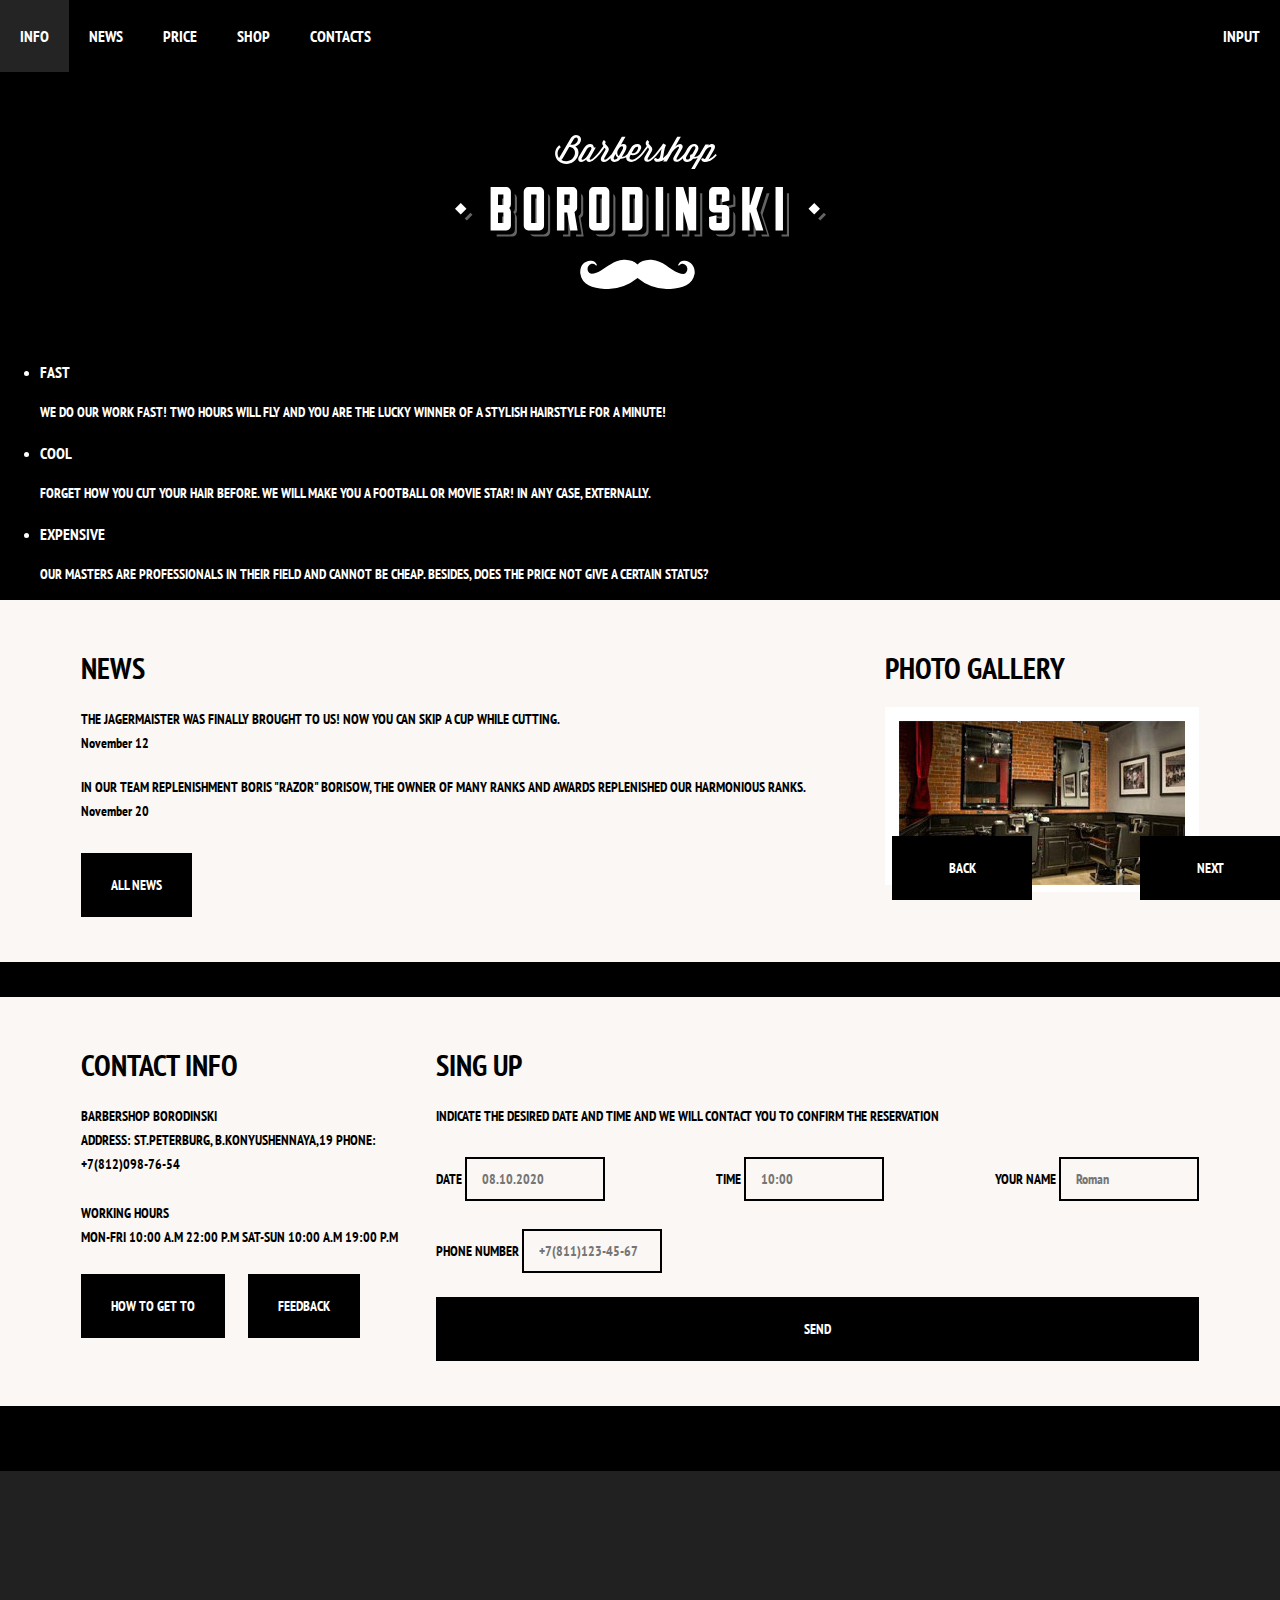
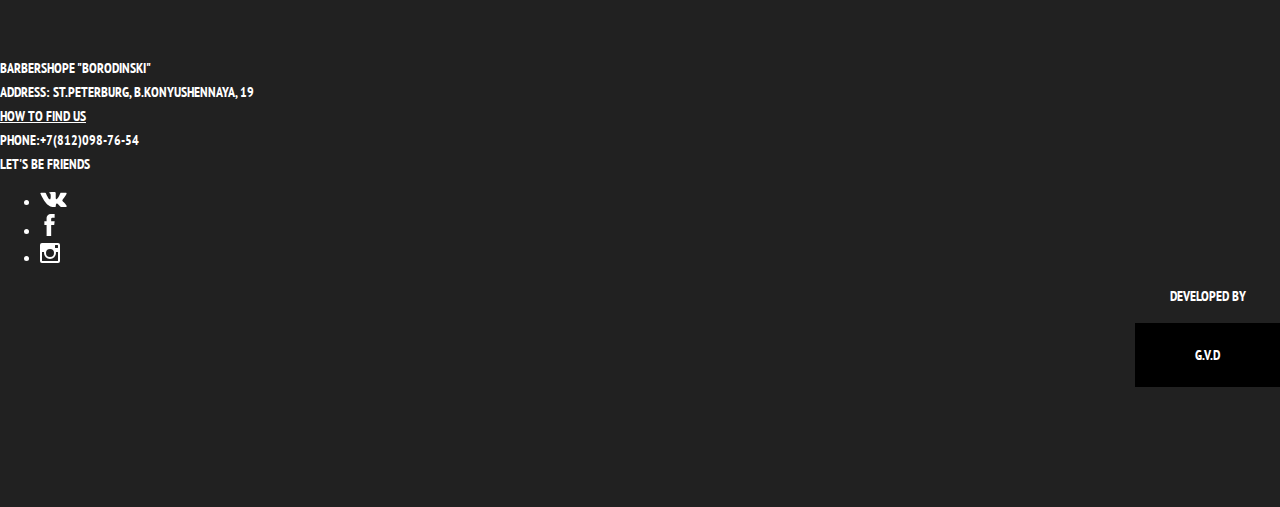
==== commit b0d8c43d: "added social network icons" ====
--- a/index.html
+++ b/index.html
@@ -12,7 +12,7 @@
 		
 		<header class="main-header">
 			<nav class="main-navigation">
-				<a class="main-header-logo" href="index.html">
+				<a class="main-header-logo" href="#">
 					<img src="img/index-logo.svg" width="368" height="153" alt="logo barbershop borodinski">
 				</a>
 				<div class="main-navigation-wrapper">
@@ -25,10 +25,10 @@
 					<li><a href="contacts.html">Contacts</a></li>
 				</ul>
 				<ul class="user-navigation">
-					<li class="login-link">
-					<a class="login-link" href="login.html">Input</a>
-					</li>
-				</ul>
+					<li><a class="login-link" href="login.html">Input</a></li>
+				</ul>
+					</div>
+				</div>
 			</nav>
 		</header>
 		
@@ -140,9 +140,28 @@
 			 <div class="footer-sociable">
 				 <b>Let's be friends</b>
 				 <ul>
-				<li><a class="sociable-button" href="#">Vk</a></li>
-				 <li><a class="sociable-button" href="#">Facebook</a></li>
-				 <li><a class="sociable-button" href="#">Instagram</a></li>
+				<li> 
+				<a class="sociable-button" href="#">
+					<span class="visually-hidden">Vk</span>
+					<svg xmlns="http://www.w3.org/2000/svg" width="27" height="15" viewbox="0 0 26.14 14.91">
+						<path d="M26 13.47l-.09-.17a13.55 13.55 0 0 0-2.6-3q-.87-.83-1.1-1.12A1 1 0 0 1 22 8a10.27 10.27 0 0 1 1.22-1.78l.88-1.16q2.35-3.13 2-4L26 .94a.8.8 0 0 0-.4-.22 2.14 2.14 0 0 0-.87 0h-3.92a.51.51 0 0 0-.27 0h-.3a.6.6 0 0 0-.15.14.93.93 0 0 0-.14.24 22.22 22.22 0 0 1-1.46 3.06q-.5.84-.93 1.46a7 7 0 0 1-.71.91 4.94 4.94 0 0 1-.52.47q-.23.18-.35.15l-.23-.05a.9.9 0 0 1-.31-.33 1.49 1.49 0 0 1-.16-.53V1.6a3.14 3.14 0 0 0 0-.62 2.12 2.12 0 0 0-.14-.44.73.73 0 0 0-.28-.33 1.57 1.57 0 0 0-.46-.18A9 9 0 0 0 12.57 0a8.93 8.93 0 0 0-3.25.33 1.83 1.83 0 0 0-.52.41q-.25.3-.07.33a1.67 1.67 0 0 1 1.16.59l.08.16a2.6 2.6 0 0 1 .19.63 6.32 6.32 0 0 1 .12 1 10.59 10.59 0 0 1 0 1.7q-.07.71-.13 1.1a2.21 2.21 0 0 1-.18.64 2.69 2.69 0 0 1-.16.3l-.07.07a1 1 0 0 1-.37.07.86.86 0 0 1-.46-.19 3.27 3.27 0 0 1-.56-.52 7 7 0 0 1-.66-.93q-.37-.6-.76-1.42l-.22-.39q-.2-.38-.56-1.11t-.62-1.43A.9.9 0 0 0 5.2.9h-.07a.93.93 0 0 0-.22-.16A1.44 1.44 0 0 0 4.6.65L.87.68A1 1 0 0 0 .1.94L0 1a.44.44 0 0 0 0 .22 1.08 1.08 0 0 0 .08.37Q.9 3.53 1.86 5.31t1.66 2.87Q4.23 9.27 5 10.24t1 1.24l.37.41.34.33a8.06 8.06 0 0 0 1 .78 16.34 16.34 0 0 0 1.4.9 7.6 7.6 0 0 0 1.79.72 6.19 6.19 0 0 0 2 .22h1.57a1.08 1.08 0 0 0 .72-.3l.05-.07a.9.9 0 0 0 .1-.25 1.38 1.38 0 0 0 0-.37 4.48 4.48 0 0 1 .09-1.05 2.77 2.77 0 0 1 .23-.71 1.74 1.74 0 0 1 .29-.4 1.19 1.19 0 0 1 .23-.2h.11a.86.86 0 0 1 .77.21 4.52 4.52 0 0 1 .83.79q.39.47.93 1.05a6.41 6.41 0 0 0 1 .87l.27.16a3.31 3.31 0 0 0 .71.3 1.53 1.53 0 0 0 .76.07l3.48-.05a1.58 1.58 0 0 0 .8-.17.68.68 0 0 0 .34-.37 1.06 1.06 0 0 0 0-.46 1.71 1.71 0 0 0-.1-.36z"
+                  fill="#fff"/></svg>
+				</a>
+				</li>
+				<li>
+				<a class="sociable-button" href="#">
+					<span class="visually-hidden">Facebook</span>
+					<svg xmlns="http://www.w3.org/2000/svg" width="19" height="22" viewbox="0 0 10.15 21.74">
+						<path d="M3.34 1.12A4.77 4.77 0 0 1 6.53 0h3.61v3.81H7.81a1.07 1.07 0 0 0-1.09.83v2.55h3.42c-.08 1.23-.24 2.45-.41 3.67h-3v10.87H2.21V10.86H0V7.21h2.19V3.66a3.83 3.83 0 0 1 1.15-2.54z" fill="#fff" /></svg>
+				</a>
+				</li>
+				 <li>
+				 <a class="sociable-button" href="#">
+					<span class="visually-hidden">Instagram</span>
+					<svg xmlns="http://www.w3.org/2000/svg" width="20" height="20" viewbox="0 0 20 20">
+						<path d="M18 0H2a2 2 0 0 0-2 2v16a2 2 0 0 0 2 2h16a2 2 0 0 0 2-2V2a2 2 0 0 0-2-2zm-8 6a4 4 0 1 1-4 4 4 4 0 0 1 4-4zM2.5 18a.47.47 0 0 1-.5-.5V9h2.1a3.4 3.4 0 0 0-.1 1 6 6 0 1 0 12 0 3.4 3.4 0 0 0-.1-1H18v8.5a.47.47 0 0 1-.5.5zM18 4.5a.47.47 0 0 1-.5.5h-2a.47.47 0 0 1-.5-.5v-2a.47.47 0 0 1 .5-.5h2a.47.47 0 0 1 .5.5z" fill="#fff" /></svg>
+				 </a>	
+				 </li>
 				 </ul>
 			</div>
 			
--- a/css/style.css
+++ b/css/style.css
@@ -21,7 +21,6 @@
 
 .inner-page {
 	color: #000000;
-	
 	background-color: #f9f6f3;
 	background-image: url("img/bg-index-content.jpg");
 	background-position: 0 0;
@@ -35,6 +34,22 @@
 img{
 	width: 100%;
 	height: auto;
+}
+
+.visually-hidden:not(:focus):not(:active),
+input[type="checkbox"].visuallu-hidden,
+input[type="radio"].visually-hidden {
+	position: absolute;
+	width: 1px;
+	height: 1px;
+	margin: -1px;
+	border: 0;
+	padding: 0;
+	white-space: nowrap;
+	-webkit-clip-path: inset(100%);
+	clip-path: inset(100%);
+	clip: rect(0 0 0 0);
+	overflow: hidden;
 }
 
 .button {
@@ -57,8 +72,38 @@
 	background-color: #663d15;
 }
 
+.button.disable,
+.button:disabled {
+	cursor: default;
+	opacity: 0.5;
+	background-color: #000000;
+}
+
 .main-header{
 	margin-bottom: 44px;
+}
+
+.main-navigation {
+	display: -webkit-box;
+	display: -ms-flexbox;
+	display: flex;
+	-webkit-box-orient: vertical;
+	-webkit-box-direction: normal;
+	-ms-flex-direction: colums;
+	flex-direction: column;
+	-webkit-box-align: center;
+	-ms-flex-align: center;
+	align-items: center;
+	font-size: 16px;
+	line-height: 20px;
+}
+
+.main-header-logo {
+	-webkit-box-ordinal-group: 2;
+	-ms-flex-order: 1;
+	order: 1;
+	width: 371px;
+	height: 155px;
 }
 
 .main-navigation-wrapper {
@@ -67,14 +112,13 @@
 	background-color: #000000;
 }
 
-
-.main-navigation {
-	font-size: 16px;
-	line-height: 20px;
-	color: #ffffff;
-	 
-	 background-color: #000000;
-	 
+.main-navigation-wrapper .container {
+	display: -webkit-box;
+	display: -ms-flexbox;
+	display: flex;
+	-webkit-box-pack: justify;
+	-ms-flex-pack: justify;
+	justify-content: space-between;
 }
 
 .main-navigation ul {
@@ -89,33 +133,27 @@
 	color: #ffffff;
 }
 
-.main-navigation a {
-	display: block;
-	padding: 26px 20px;
-	color: #ffffff;
-}
-
-.site-navigation,
+.site-navigation {
+	display: -webkit-box;
+	display: -ms-flexbox;
+	display: flex;
+	-ms-flex-wrap: wrap;
+	flex-wrap: wrap;
+	width: 620px;
+}
+
 .user-navigation {
-	list-style: none;
-}
-
-.site-navigation a,
-.user-navigation a {
-	color: #ffffff; 
-}
-
-.site-navigation a:hover,
-.site-navigation a:focus,
-.user-navigation a:hover,
-.user-navigation a:focus,{
-	background-color: #242424;
-}
-
-.user-navigation .login-link {
+	display: -webkit-box;
+	display: -ms-flexbox;
+	display: flex;
+	max-width: 140px;
+}
+
+.site-navigation .login-link {
 	position: relative;
-	padding: 50px;
-}
+	padding-left: 50px;
+}
+
 .user-navigation .login-link::before {
 	content: "";
 	position: absolute;
@@ -165,12 +203,43 @@
 	background-color: #000000;
 }
 
->inner0page .user-navigation {
+.inner-page .main-navigation {
+	-webkit-box-align: start;
+	-ms-flex-align: start;
+	align-item: flex-start;
+	-webkit-box-orient: horizontal;
+	-webkit-box-direction: normal;
+	-ms-flex-direction: row;
+	flex-direction: row;
+}
+
+.inner-page .main-header-logo {
+	-webkit-box-ordinal-group: 1;
+	-ms-flex-order: 0;
+	order: 0;
+	width: 111px;
+	height: 24px;
+	padding: 23px 20px;
+}
+
+.inner-page .user-navigation {
 	margin-left: auto;
 }
 
 .advantages {
 	margin-bottom: 78px;
+}
+
+.advantages-list {
+	display: -webkit-box;
+	display: -ms-flexbox;
+	display: flex;
+	-webkit-box-pack: justify;
+	-ms-flex-pack: justify;
+	justify-content: space-between;
+	margin: 0;
+	padding: 0;
+	list-style: none;
 }
 
 .advantages-item {
@@ -186,49 +255,56 @@
 	line-height: 42px;
 }
 
+.advantages-item h3::after {
+	content: "";
+	position: absolute;
+	bottom: -30px;
+	left: 50%;
+	margin-left: -10px;
+	width: 20px;
+	height: 20px;
+	background-color: #f7f4f1;
+	-webkit-transform: rotate(45deg);
+	-ms-transform: rotate(45deg);
+	transform: rotate(45deg);
+}
+
 .advantages-item p {
 	margin: 0 10px;
 }
 
-.features-list{
-	list-style: none;
-}
-
-.feature-item {
-	text-align: center;
-}
-
-.feature-item h3 {
+.index-colums {
+	display: -webkit-box;
+	display: -ms-flexbox;
+	display: flex;
+	-webkit-box-pack: justify;
+	-ms-flex-pack: justify;
+	justify-content: space-between;
+	margin-bottom: 35px;
+	padding: 45px 81px;
+	color: #000000;
+	background-color: #faf7f4;
+	background-image: url("img/line.png"), url(img/pattern-light.jpg);
+	background-position: center, 0 0;
+	background-repeat: no-repeat, repeat;
+}
+
+.index-columns section:first-child {
+	width: 380px;
+}
+
+.index-columns section:last-child {
+	width: 300px;
+}
+
+.index-colums h2 {
+	margin: 0;
+	margin-bottom: 17px;
 	font-size: 30px;
-	line-height: 42px;
-} 
+	line-height: 45px;
+}
  
- .index-colums{
-	 color: #000000;
-	 
-	 background-color: #f8f5f2;
-	 background-image: url("img/bg-index-content.jpg");
-	 background-position: 0 0;
-	 background-repeat: repeat;
- }
- 
- .index-colums section:first-child {
-	 width: 380px;
- }
-
-.index-colums section:last-child {
-	width: 300px;
-}
-
-.index-colums h2 {
-	font-size: 30px;
-	line-height: 42px;
-	margin: 0;
-	margin-bottom: 17px;
-}
-
 .news-list {
-	list-style: none;
 	margin: 0;
 	padding: 0;
 	margin-bottom: 30px;
@@ -270,6 +346,7 @@
 	margin: 0;
 	width: 140px;
 	box-sizing: border-box;
+	-webkit-box-sizing: border-box;
 }
 
 .gallery .button:first-child {
@@ -285,6 +362,11 @@
 	margin-bottom: 25px;
 }
 
+.contacts-address {
+	margin-bottom: 25px;
+	font-style: normal;
+}
+
 .contacts-address a {
 	color: #000000;
 }
@@ -292,6 +374,17 @@
 .appointment-info {
 	margin: 0;
 	margin-bottom: 15px;
+}
+
+.appointment-form {
+	display: -webkit-box;
+	display: -ms-flexbox;
+	display: flex;
+	-ms-flex-wrap: wrap;
+	flex-wrap: wrap;
+	-webkit-box-pack: justify;
+    -ms-flex-pack: justify;
+    justify-content: space-between;
 }
 
 .appointment-form-item {
@@ -308,7 +401,10 @@
 
 .appointment-item input {
 	font: inherit;
-	
+	-webkit-box-sizing: border-box;
+	box-sizing: border-box;
+	padding: 8px 15px;
+	width: 140px;
 	background-color: transparent;
 	border: 2px solid #000000;
 }
@@ -333,10 +429,18 @@
 }
 
 .breadcrumbs {
+	display: -webkit-box;
+	display: -ms-flexbox;
+	display: flex;
+	-webkit-box-pack: start;
+	-ms-flex-wrap: wrap;
+	justify-content: flex-start;
+	flex-wrap: wrap;
 	list-style: none;
 	margin: 0;
 	padding: 0;
 	margin-bottom: 53px;
+	list-style: none;
 }
 
 .breacrumbs li {
@@ -352,6 +456,9 @@
 	width: 8px;
 	height: 8px;
 	background-color: #000000;
+	-webkit-transform: rotate(45deg);
+	-ms-transform: rotate(45deg);
+	transform: rotate(45deg);
 }
 
 .breadcrumbs a {
@@ -370,6 +477,15 @@
 
 .breadcrumbs-current::after {
 	display: none;
+}
+
+.catalog-columns {
+	display: -webkit-box;
+	display: -ms-flexbox;
+	display: flex;
+	-webkit-box-pack: justify;
+	-ms-flex-pack: justify;
+	justify-content: space-between;
 }
 
 .filter {
@@ -409,6 +525,10 @@
 	position: relative;
 	display: block;
 	cursor: pointer;
+	-webkit-user-select: none;
+	-moz-user-select: none;
+	-ms-user-select: none;
+	user-select: none;
 }
 
 .filter-input-checkbox+label::before {
@@ -462,7 +582,7 @@
 
 .filter-input:disable + label {
 	color: #000000;
-	opacity: 0.5;
+	opacity: 0.3;
 }
 
 .catalog {
@@ -470,7 +590,11 @@
 }
 
 .catalog-list {
-	list-style: none;
+	display: -webkit-box;
+	display: -ms-flexbox;
+	display: flex;
+	-ms-flex-wrap: wrap;
+	flex-wrap: wrap;
 	margin: 0;
 	padding: 0;
 	margin-bottom: 14px;
@@ -482,7 +606,18 @@
 	margin-bottom: 20px;
 	width: 220px;
 	background-color: #f8f8f8;
+	-webkit-box-shadow: 0 0 15px rgba(0, 1, 1, 0.2);
 	box-shadow: 0 0 10px rgba(0, 0, 0, 0.1);
+}
+
+.catalog-item a {
+	display: -webkit-box;
+	display: -ms-flexbox;
+	display: flex;
+	-webkit-box-orient: vertical;
+	-webkit-box-direction: normal;
+	-ms-flex-direction: colums;
+	flex-direction: column;
 }
 
 .catalog-item:nth-child(3n) {
@@ -490,10 +625,14 @@
 }
 
 .catalog-item:hover {
-	box-shadow: 0 0 10px rgba(0, 0, 0, 0.2);
+	-webkit-box-shadow: 5px 0 25px rgba(0, 1, 1, 0.3);
+	box-shadow: 0 0 10px rgba(0, 1, 1, 0.3);
 }
 
 .catalog-item h3 {
+	-webkit-box-ordinal-group: 2;
+	-ms-flex-order: 1,
+	order: 1;
 	margin: 15px 16px;
 	font-size: 14px;
 	line-height: 18px;
@@ -512,21 +651,14 @@
 }
 
 .catalog-item-price {
+	display: -webkit-box;
+	display: -ms-flexbox;
+	display: flex;
 	margin: 16px;
 	margin-top: 0;
 }
 
-.catalog-item a {
-	color: #000000;
-}
-
-
-.catalog-categort {
-	text-transform: none;
-}
-
 .catalog-item-price b {
-	font-size: 14px;
 	line-height: 20px;
 	text-align: center;
 	padding: 13px 35px;
@@ -535,14 +667,17 @@
 }
 
 .catalog-item-price .button {
-	line-height: 20px;
 	margin-right: 0;
 	padding: 10px 18px;
 	width: 75px;
-	color: #ffffff;
 }
 
 .pagination-list {
+	display: -webkit-box;
+	display: -ms-flexbox;
+	display: flex;
+	-ms-fles-wrap: wrap;
+	flex-wrap: wrap;
 	list-style: none;
 	margin: 0;
 	padding: 0;
@@ -554,43 +689,56 @@
 	background-color: #000000;
 }
 
-.pagination-item a {
-	color: #ffffff;
+.pagination-item:not(.current):hover,
+.pagination-item:not(.current):focus,
+.pagination-item:not(.current):active {
+	background-color: #663d15;
+}
+
+.pagination-list a {
 	display: block;
 	padding: 13px 19px;
-}
-
-
-.pagination-item a:hover,
-.pagination-item a:focus,
-.pagination-item a:active {
-	background-color: #663d15;
+	color: #ffffff;
 }
 
 .pagination-item-current a {
 	color: #000000;
-	
 	background-color: #ffffff;
 }
 
-.pagination-item-current a:hover,
-.pagination-item-current a:focus,
-.pagination-item-current a:active {
-	color: #000000;
-	
-	background-color: #ffffff;
-}
-
-.product-photo-previem {
+.product-photos {
+	width: 460px;
+}
+
+.product-photos img {
+	-webkit-box-shadow: 0 0 15px rgba(0, 1, 1, 0.2);
+	box-shadow: 0 0 15px rgba(0, 1, 1, 0.2);
+}
+
+.product-photos .product-photo-preview {
+	display: -webkit-box;
+	display: -ms-flexbox;
+	display: flex;
+	margin: 0;
+	padding: 0;
 	list-style: none;
 }
 
 .product-photo-preview li {
-	box-shadow: 0 0 10px 2px rgba(0, 0, 0, 0.1);
+	margin-right: 20px;
+	width: 140px;
+	height: 149px;
+}
+
+.product-photo-preview li:nth-child(3n) {
+	margin-right: 0;
 }
 
 .product-photo-full {
-	box-shadow: 0 0 10px 2px rgba(0,0,0, 0.1);
+	width: 460px;
+	height: 498px;
+	margin: 0;
+	margin-bottom: 35px;
 }
 
 .product-article {
@@ -598,63 +746,474 @@
 	color: #aeaeae;
 }
 
+.product-description .product-text {
+	margin-bottom: 38px;
+}
+
 .product-price b {
-	line-height: 2px;
+	padding: 10px 37px;
+	width: 114px;
 	text-align: center;
-	
 	background-color: #e5e5e5;
-}
-
-.product-info h3 {
+	-webkit-box-sizing: border-box;
+	box-sizing: border-box;
+}
+
+.product-price .button {
+	padding: 10px 19px;
+}
+
+.product-description {
+	margin-top: 21px;
+	width: 390px;
+}
+
+.product-description p {
+	margin: 0;
+}
+
+.product-description h3 {
+	margin: 0;
+	margin-bottom: 27px;
 	font-size: 24px;
 	line-height: 30px;
 }
 
-.product-info ul {
+.product-info {
+	margin-bottom: 27px;
+	padding: 10px;
+	display: -webkit-box;
+	display: -ms-flexbox;
+	display: flex;
+	-webkit-box-pack: justify;
+	-ms-flex-pack: justify;
+	justify-content: space-between;
+}
+
+.product-info p {
+	width: 190px;
+}
+
+.product-description .product-price {
+	display: -webkit-box;
+	display: -ms-flexbox;
+	margin-bottom: 65px;
+	display: flex;
+}
+
+.product-set-list {
+	margin: 0;
+	padding: 0;
 	list-style: none;
 }
+
+.product-set-list li {
+	position: relative;
+	padding-left: 23px;
+}
+
+.product-set-list li::befor {
+	content: "";
+	position: absolute;
+	top: 7px;
+	left: 2px;
+	width: 8px;
+	height: 8px;
+	background-color: #000000;
+	-webkit-transform: rotate(45deg);
+	-ms-transform: rotate(45deg);
+	transform: rotate(45deg);
+}
+
+.inner-content {
+	margin-bottom: 75px;
+}
+
+.inner-content h2 {
+	margin-top: 60px;
+	margin-bottom: 30px;
+	font-size: 24px;
+	line-height: 30px;
+}
+
+.inner-content h3 {
+	margin-top: 60px;
+	margin-bottom: 30px;
+	font-size: 20px;
+	line-height: 24px;
+}
+
+.inner-content h2+h3 {
+	margin-top: 30px;
+}
+
+.inner-content p {
+	margin: 14px 0;
+}
+
+.inner-content table {
+	border-collapse: collapse;
+}
+
+.inner-content td {
+	padding: 10px 17px;
+	border: 2px solid #000000;
+}
+
+.inner-content .big-heading {
+	align-items: center;
+	margin-top: 55px;
+	margin-bottom: 65px;
+	font-size: 48px;
+	line-height: 48px;
+	text-align: center;
+	display: -webkit-box;
+	display: -ms-flexbox;
+	display: flex;
+	-webkit-box-align: center;
+	-ms-flex-align: center;
+}
+
+.big-heading::before,
+.big-heading::after {
+	content: "";
+	flex-shrink: 0;
+	width: 50px;
+	height: 2px;
+	background-color: #000000;
+	-webkit-box-flex: 1;
+	-ms-flex-positive: 1;
+	flex-grow: 1;
+	-ms-flex-negative: 0;
+}
+
+.big-heading::befor {
+	margin-right: 25px;
+}
+
+.big-heading::after {
+	margin-left: 25px;
+}
+
+.custom-list-1 {
+	margin: 14px 0;
+	padding: 0;
+	list-style: none;
+}
+
+.custom-list-1 li {
+	position: relative;
+	margin-bottom: 15px;
+	padding-left: 20px;	
+}
+
+.custom-list-1 li::before {
+	content: "";
+	position: absolute;
+	top: 8px;
+	left: 0;
+	width: 8px;
+	height: 8px;
+	background-color: #000000;
+	-webkit-transform: rotate(45deg);
+	-ms-transform: rotate(45deg);
+	transform: rotate(45deg);
+}
+
+.custom-table-1 {
+	width: 100%;
+}
+
+.custom-table-1 tb {
+	width: 50%;
+}
+
+.custom-table-1 td:last-child {
+	text-align: center;
+}
+
+.inner-colums {
+	display: flex;
+	flex-wrap: wrap;
+	margin: 37px 0;
+	display: -webkit-box;
+	display: -ms-flexbox;
+	display: flex;
+	-webkit-box-pack: justify;
+	-ms-flex-pack: justify;
+	justify-content: space-between;
+}
+
+.inner-column-left,
+.inner-column-right {
+	width: 460px;
+}
+
+.inner-column-left *:first-child,
+.inner-column-right *:first-child {
+	margin-top: 0;
+}
+
+.inner-column-left *:last-child,
+.inner-column-right *:last-child {
+	margin-bottom: 0;
+}
+
+.inner-columns>h2:first-child {
+	width: 460px;
+	margin-top: 0;
+	margin-right: 460px;
+	margin-right: calc(100% - 460px);
+}
+
+.short-text {
+	padding-right: 80px;
+}
+
+
+
 
 .main-footer {
 	color: #ffffff;
-	
+	margin-top: 65px;
+	padding: 60px 0;
 	background-color: #212121;
 	background-image: url("img/bg-footer.jpg");
 	background-position: 0 0;
 	background-repeat: repeat;
 }
 
-.footer-contacts a {
+.inner-page .main-footer {
+	margin-top: 50px;
+}
+
+.main-footer .container {
+	display: -webkit-box;
+	display: -ms-flexbox;
+	display: flex;
+}
+
+.footer-address {
+	margin-right: 60px;
+	width: 320px;
+	font-style: normal;
+}
+
+.footer-address a {
 	color: #ffffff;
+}
+
+.footer-address a:first-of-type {
 	text-decoration: underline;
 }
- 
- .footer-contacts a:hover,
- .footer-contacts a:focus {
-	text-decoration: none; 
- }
- 
- .footer-social {
-	 text-align: center;
- }
- 
- .footer-social ul  {
-	 list-style: none;
- }
- 
- .social-button {
-	 color: #ffffff;
- }  
+
+.footer-address a:first-of-type:hover,
+.footer-address a:first-of-type:focus {
+	text-decoration: none;
+}
+
+.footer-social {
+	width: 180px;
+	text-align: center;
+}
+
+.footer-social b {
+	display: block;
+	margin-bottom: 15px;
+}
+
+.footer-social ul {
+	display: -webkit-box;
+	display: -ms-flexbox;
+	display: flex;
+	-ms-flex-wrap: wrap;
+	flex-wrap: wrap;
+	-webkit-box-pack: justify;
+	-ms-flex-pack: justify;
+	justify-content: space-between;
+	margin: 0 auto;
+	padding: 0;
+	width: 141px;
+	list-style: none;
+}
+
+.social-button {
+	display: -webkit-box;
+	display: -ms-flexbox;
+	display: flex;
+	-webkit-box-pack: center;
+	-ms-flex-pack: center;
+	justify-content: center;
+	-webkit-box-align: center;
+	-ms-flex-align: center;
+	align-items: center;
+	width: 43px;
+	height: 43px;
+	background-color: #000000;
+}
+
+.social-button:hover,
+.social-button:focus {
+	background-color: #ffffff;
+}
+
+.social-button:hover path,
+.social-button:focus path {
+	fill: #000000;
+}
+
+.footer-copyring {
+	margin-left: auto;
+	width: 145px;
+	text-align: center;
+}
+
+.footer-copyring b {
+	display: block;
+	margin-bottom: 15px;
+}
+
+.footer-copyring .button {
+	display: block;
+	margin-right: 0;
+}
 
 .footer-copyright .button:hover,
 .footer-copyright .button:focus {
 	color: #000000;
-	
 	background-color: #ffffff;
+}
+
+@-webkit-keyframes bonus {
+	0% {
+		-webkit-transform:translateY(-2000px);
+		transform: translateY(-2000px);
+	}
+	70% {
+		-webkit-transform: translateY(30px);
+		transform: translateY(30px);
+	}
+	90% {
+		-webkit-transform: translateY(-10px);
+		transform: translateY(-10px);
+	}
+	100% {
+		-webkit-transform: translateY(0);
+		transform: translateY(0);
+	}
+}
+
+@keyframes bonus {
+	0% {
+		-webkit-transform: translateY(-2000px);
+		transform: translateY(-2000px);
+	}
+	70% {
+		-webkit-transform: translateY(30px);
+		transform: translateY(30px);
+	}
+	90% {
+		-webkit-transform: translateY(-10px);
+		transform: translateY(-10px);
+	}
+	100% {
+		-webkit-transform: translateY(0);
+		transform: translateX(0);
+		}
+}
+
+@keyframes bounse {
+	0% {
+		-webkit-transform: translateY(-2000px);
+		transform: translateY(-2000px);
+	}
+	70% {
+		-webkit-transform: translateY(30px);
+		transform: translateY(30px);
+	}
+	90% {
+		-webkit-transform: translateY(-10px);
+		transform: translateY(-10px);
+	}
+	100% {
+		-webkit-transform: translateY(0);
+		transform: translateY(0);
+	}
+}
+
+@-webkit-keyframes shake {
+	0%,
+	100% {
+		-webkit-transform: translateX(0);
+		transform: translateX(0);
+	}
+	10%,
+	30%,
+	50%,
+	70%,
+	90% {
+		-webkit-transform: translateX(-10px);
+		transform: translateX(-10px);
+	}
+	20%,
+	40%,
+	60%,
+	80% {
+		-webkit-transform: translateX(10px);
+		transform: translateX(10px);
+	}
+}
+
+@keyframes shake {
+	0%,
+	100% {
+		-webkit-transform: translateX(0);
+		transform: translateX(0);
+	}
+	10%,
+	30%,
+	50%,
+	70%,
+	90% {
+		-webkit-transform: translateX(-10px);
+		transform: translateX(-10px);
+	}
+	20%,
+	40%,
+	60%,
+	80% {
+		-webkit-transform: translateX(10px);
+		transform: translateX(10px);
+	}
+}
+
+@keyframes shake {
+	0%,
+	100% {
+		-webkit-transform: translateX(0);
+		transform: translateX(0);
+	}
+	10%,
+	30%,
+	50%,
+	70%,
+	90% {
+		-webkit-transform: translateX(-10px);
+		transform: translateX(10px);
+	}
+	20%,
+	40%,
+	60%,
+	80% {
+		-webkit-transform: translateX(10px);
+		transform: translateX(10px);
+	}
 }
 
 .modal{ 
 	color: #000000;
-	
+	display: none;
+	position: fixed;
 	background-color: #f8f3f0;
 	background-image: url("img/bg-index-content.jpg");
 	background-position: 0 0;
@@ -662,16 +1221,111 @@
 }
 
 .modal h2 {
+	margin: 0;
+	margin-bottom: 20px;
 	font-size: 30px;
 	line-height: 42px;
 }
+
+.modal-description {
+	margin: 0;
+	margin-bottom: 10px;
+}
  
- .login-form input[type="text"],
+ .modal-login {
+	 top: 120px;
+	 left: 50px;
+	 margin-left: -230px;
+	 padding: 50px 80px;
+	 width: 300px;
+	 -webkit-box-shadow: 0 30px 50px rgba(0, 0, 0, 0.7);
+	 box-shadow: 0 30px 50px rgba(0, 0, 0, 0.7);
+ }
+ 
+ .modal-map {
+	 top: 50%;
+	 left: 50%;
+	 margin-left: -390px;
+	 margin-top: -287px;
+	 width: 780px;
+	 height: 547px;
+	 border: 7px solid white;
+ }
+ 
+ .modal-map iframe {
+	 position: relative;
+	 z-index: 2;
+	 border: none;
+ }
+ 
+ .modal-map img {
+	 position: absolute;
+	 top: 0;
+	 left: 0;
+	 z-index: 1;
+	 margin: 0;
+ }
+ 
+ .modal-close {
+	 position: absolute;
+	 top: 0;
+	 right: -33px;
+	 width: 19px;
+	 height: 19px;
+	 background-color: transparent;
+	 border: 0;
+	 cursor: pointer;
+ }
+ 
+.modal-close::before,
+.modal-close::after {
+	content: "";
+	position: absolute;
+	top: 8px;
+	left: 0;
+	width: 19px;
+	height: 3px;
+	background-color: #d0d0d0;
+}
+
+.modal-closed::before {
+	-webkit-transform: rotate(45deg);
+	-ms-transform: rotate(45deg);
+	transform: rotate(45deg);
+}
+
+.modal-closed::after {
+	-webkit-transform: rotate(-45deg);
+	-ms-transform: rotate(-45deg);
+	transform: rotate(-45deg);
+}
+
+.modal-show {
+	display: block;
+	-webkit-animation: bounce 0.6s;
+	animation: bounce 0.6s;
+}
+
+.modal-error {
+	-webkit-animation: shake 0.6s;
+	animation: shake 0.6s;
+}
+
+.login-form p {
+	margin: 0;
+	margin-bottom: 10px;
+}
+
+.login-form input[type="text"],
  .login-form input[type="password"] {
 	 font: inherit:
 	 color: #000000;
 	 text-transform: uppercase;
-	 
+	 -webkit-box-sizing: border-box;
+	 box-sizing: border-box;
+	 padding: 10px 15px;
+	 padding-right: 40px;
+	 width: 100%;
 	 background-color: #f9f6f3;
 	 border: 2px solid #000000;
  }
@@ -680,37 +1334,98 @@
 	border-color: #663d15;
 }
 
+.login-icon-user {
+	background-image: url("img/user.svg");
+	background-position: 270px center;
+	background-repeat: no-repeat;
+}
+
+.login-icon-password {
+	background-image: url("img/lock.svg");
+	background-position: 270px center;
+	background-repeat: no-repeat;
+}
+
 .login-checkbox:hover,
 .login-checkbox:focus {
 	color: #663d15;
 }
 
-.restore {
+.login-form .restore {
 	color: #000000;
 	text-decoration: underline;
 }
 
-.restore:hover,
-.restore:focus {
+.login-form .restore:hover,
+.login-form .restore:focus {
 	text-decoration: none;
 }
 
-
-
-
-
-
-
-
-
-
-
-
-
-
-
-
-
-
-
-
+.login-form .login-help {
+	display: -webkit-box;
+	display: -ms-flexbox;
+	display: flex;
+	-ms-flex-wrap: wrap;
+	flex-wrap: wrap;
+	-webkit-box-pack: justify;
+	-ms-flex-pack: justify;
+	justify-content: space-between;
+	margin: 15px 0px;	
+}
+
+.login-checkbox {
+	position: relative;
+	padding-left: 30px;
+	cursor: pointer;
+}
+
+.login-checkbox input [type="checkbox"]+.checkbox-indicator {
+	position: absolute;
+	top: 0;
+	left: 0;
+	width: 18px;
+	height: 18px; 
+	border: 2px solid #000000;
+}
+
+.login-checkbox input [type="checkbox"]:focus+.checkbox-indicator {
+	border-color: #663d15;
+	outline: thin dotted;
+}
+
+.login-checkbox input[type="checkbox"]:checked+.checkbox-indicator::before,
+.login-checkbox input[type="checkbox"]:checked+.checkbox-indicator::after {
+	content: "";
+	position: absolute;
+	top: 8px;
+	left: 1px;
+	width: 16px;
+	height: 2px;
+	background-color: #000000;
+}
+
+.login-checkbox input [type="checkbox"]:checked+.checkbox-indicator::before {
+	-webkit-transform: rotate(45deg);
+	-ms-transform: rotate(45deg);
+	transform: rotate(45deg);
+}
+
+.login-checkbox input[type="checkbox"]:checked+.checkbox-indicator::after {
+	-webkit-transform: rotate(-45deg);
+	-ms-transform: rotate(-45deg);
+	transform: rotate(45deg);
+}
+
+.login-form .button {
+	width: 100%;
+	margin-right: 0;
+}
+
+
+
+
+
+
+
+
+
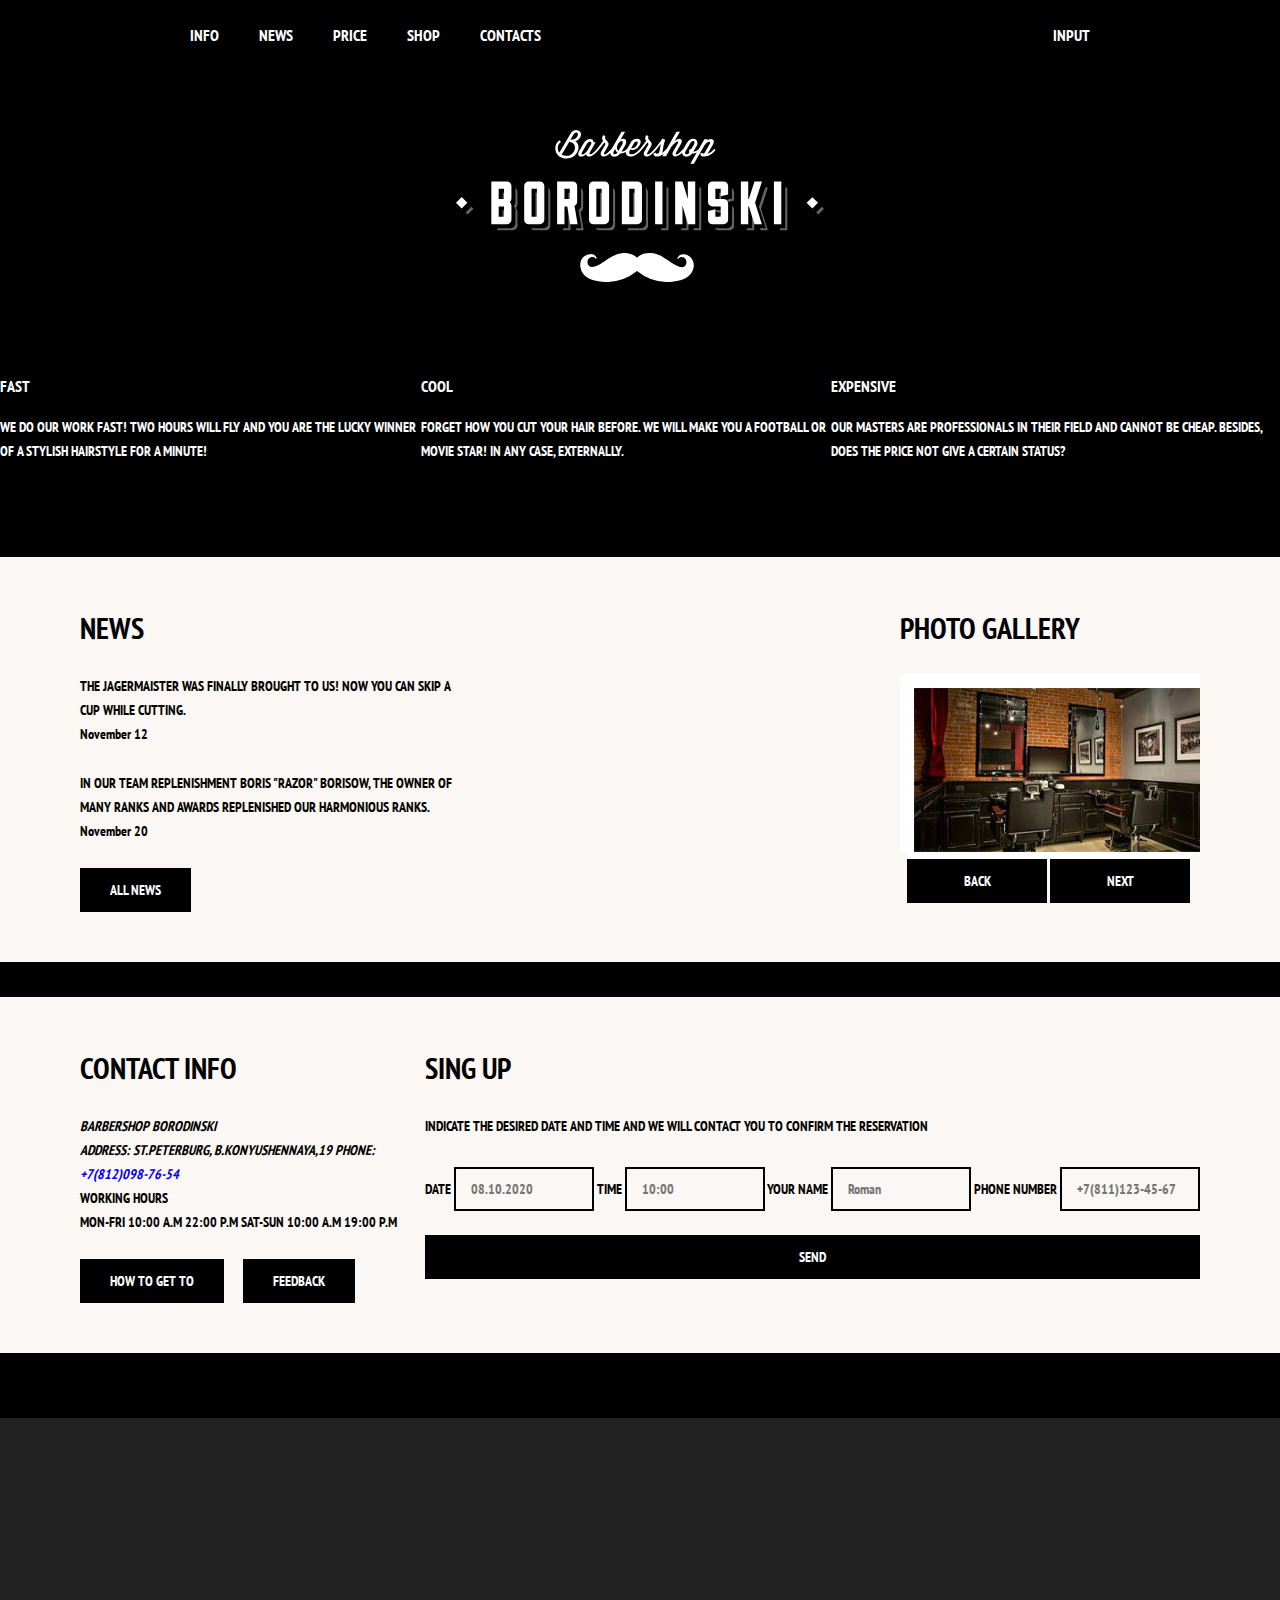
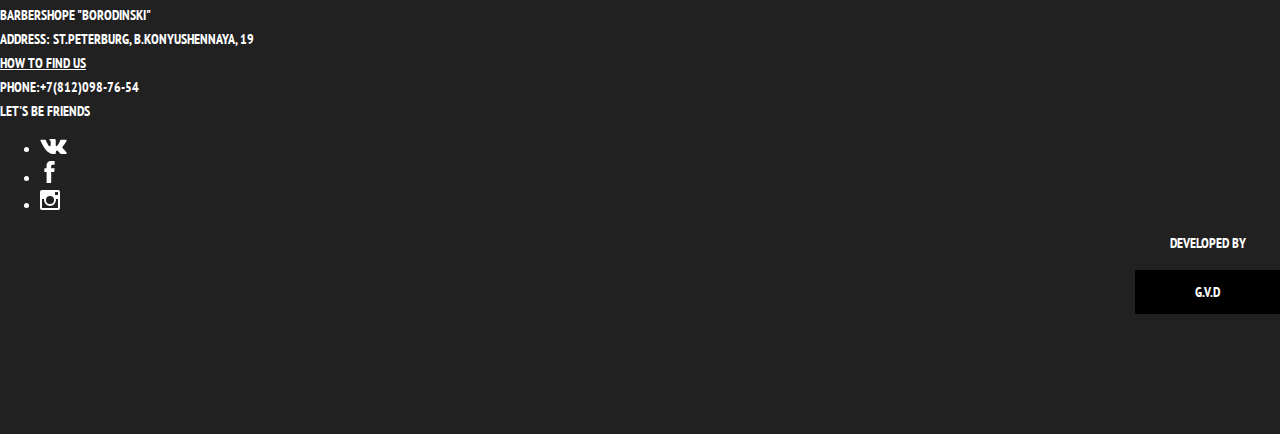
==== commit 9ac1f330: "added user page" ====
--- a/index.html
+++ b/index.html
@@ -201,9 +201,10 @@
 		
 		<section class="modal modal-map">
 			<h2 class="visually-hidden">How to get to us</h2>
+			<iframe src="https://www.google.com/maps/embed?pb=!1m18!1m12!1m3!1d1998.599104365163!2d30.320894615787417!3d59.938794181876176!2m3!1f0!2f0!3f0!3m2!1i1024!2i768!4f13.1!3m3!1m2!1s0x4696310fca5ba729%3A0xea9c53d4493c879f!2z0JHQvtC70YzRiNCw0Y8g0JrQvtC90Y7RiNC10L3QvdCw0Y8g0YPQuy4sIDE5LCDQodCw0L3QutGCLdCf0LXRgtC10YDQsdGD0YDQsywgMTkxMTg2!5e0!3m2!1sru!2sru!4v1563104366344!5m2!1sru!2sru" width="766" height="560" frameborder="0" style="border:0" allowfullscreen></iframe>
 			<p>
 			<img src="img/map.jpg" width="780" height="560" alt="company office">
-			</p>
+					</p>
 			<button class="modal-close" type="button"><span class="visually-hidden">Close</span></button>
 		</section>
 	</body>
--- a/css/style.css
+++ b/css/style.css
@@ -1,4 +1,5 @@
 body{
+	min-width: 960px;
 	margin: 0;
 	padding: 0;
 	font-family: "PT Sans Narrow", Arial, sans-serif;
@@ -11,12 +12,6 @@
 	background-image: url("img/bg-index-body.jpg");
 	background-position: top center;
 	background-repeat: no-repeat;	
-}
-
-.cotainer {
-	margin: 0 auto;
-	padding: 0 10px;
-	width: 940;
 }
 
 .inner-page {
@@ -55,8 +50,8 @@
 .button {
 	font: inherit;
 	display: inline-block;
-	margin-right: 20px;
-	padding: 20px 30px;
+	margin-right: 16px;
+	padding: 10px 30px;
 	text-align: center;
 	color: #ffffff;
 	vertical-align: middle;
@@ -67,8 +62,8 @@
 }
 
 .button:hover,
-.button:focus,
-.button:active {
+.button.focus,
+.button.active {
 	background-color: #663d15;
 }
 
@@ -79,8 +74,36 @@
 	background-color: #000000;
 }
 
+.container {
+	width: 940px;
+	margin: 0px auto;
+	padding: 0 10px;
+}
+
 .main-header{
-	margin-bottom: 44px;
+	margin-bottom: 75px;
+}
+
+.inner-page .main-header {
+	margin-bottom: 50px;
+	background-color: #000000;
+}
+
+.main-header-logo {
+	-webkit-box-ordinal-group: 3;
+	-ms-flex-order: 2;
+	order: 2;
+	width: 368px;
+	height: 153px;
+}
+
+.inner-page .main-header-logo {
+	-webkit-box-ordinal-group: 1;
+	-ms-flex-order: 0;
+	order: 0;
+	width: 111px;
+	height: 25px;
+	padding: 23px 20px;
 }
 
 .main-navigation {
@@ -96,19 +119,22 @@
 	align-items: center;
 	font-size: 16px;
 	line-height: 20px;
-}
-
-.main-header-logo {
-	-webkit-box-ordinal-group: 2;
-	-ms-flex-order: 1;
-	order: 1;
-	width: 371px;
-	height: 155px;
+	color: #ffffff;
+}
+
+.inner-page .main-navigation {
+	-webkit-box-align: start;
+	-ms-flex-align: start;
+	align-item: flex-start;
+	-webkit-box-orient: horizontal;
+	-webkit-box-direction: normal;
+	-ms-flex-direction: row;
+	flex-direction: row;
 }
 
 .main-navigation-wrapper {
 	width: 100%;
-	margin-bottom: 37px;
+	margin-bottom: 60px;
 	background-color: #000000;
 }
 
@@ -121,18 +147,6 @@
 	justify-content: space-between;
 }
 
-.main-navigation ul {
-	margin: 0;
-	padding: 0;
-	list-style: none;
-}
-
-.main-navigation a {
-	display: block;
-	padding: 26px 20px;
-	color: #ffffff;
-}
-
 .site-navigation {
 	display: -webkit-box;
 	display: -ms-flexbox;
@@ -140,6 +154,9 @@
 	-ms-flex-wrap: wrap;
 	flex-wrap: wrap;
 	width: 620px;
+	margin: 0px;
+	padding: 0px;
+	list-style: none;
 }
 
 .user-navigation {
@@ -147,30 +164,21 @@
 	display: -ms-flexbox;
 	display: flex;
 	max-width: 140px;
-}
-
-.site-navigation .login-link {
-	position: relative;
-	padding-left: 50px;
-}
-
-.user-navigation .login-link::before {
-	content: "";
-	position: absolute;
-	top: 28px;
-	left: 20px;
-	width: 15px;
-	height: 15px;
-	background-image: url("img/logib.svg");
-	background-repeat: no-repeat;
-	background-position: 0 0;
-	opacity: 0.3;
-}
-
-.user-navigation .login-link:hover::before,
-.user-navigation .login-link:focus::before,
-.user-navigation .login-link:active::before {
-	opacity: 1;
+	margin: 0px;
+	padding: 0px;
+	list-style: none;
+}
+
+.inner-page .user-navigation {
+	margin-left: auto;
+}
+
+.site-navigation a,
+.user-navigation a {
+	display: block;
+	padding: 25px 20px;
+	vertical-align: middle;
+	color: #ffffff;
 }
 
 .site-navigation a:hover,
@@ -182,6 +190,10 @@
 
 .site-navigation-current {
 	position: relative;
+}
+
+.site-navigation-current a[href] {
+	pointer-events: none;
 }
 
 .site-navigation-current a:not ([href]){
@@ -198,39 +210,35 @@
 	background-color: #ffffff;
 }
 
-.inner-page .main-header {
-	margin-bottom: 50px;
-	background-color: #000000;
-}
-
-.inner-page .main-navigation {
-	-webkit-box-align: start;
-	-ms-flex-align: start;
-	align-item: flex-start;
-	-webkit-box-orient: horizontal;
-	-webkit-box-direction: normal;
-	-ms-flex-direction: row;
-	flex-direction: row;
-}
-
-.inner-page .main-header-logo {
-	-webkit-box-ordinal-group: 1;
-	-ms-flex-order: 0;
-	order: 0;
-	width: 111px;
-	height: 24px;
-	padding: 23px 20px;
-}
-
-.inner-page .user-navigation {
-	margin-left: auto;
-}
-
-.advantages {
-	margin-bottom: 78px;
-}
-
-.advantages-list {
+.site-navigation .login-link {
+	position: relative;
+	padding-left: 50px;
+}
+
+.login-link::before {
+	content: "";
+	position: absolute;
+	top: 27px;
+	left: 24px;
+	width: 16px;
+	height: 18px;
+	background-image: url("img/logib.svg");
+	background-repeat: no-repeat;
+	background-position: 0 0;
+	opacity: 0.3;
+}
+
+.login-link:hover::before,
+.login-link:focus::before,
+login-link:active::before {
+	opacity: 1;
+}
+
+.features {
+	margin-bottom: 80px;
+}
+
+.features-list {
 	display: -webkit-box;
 	display: -ms-flexbox;
 	display: flex;
@@ -242,7 +250,7 @@
 	list-style: none;
 }
 
-.advantages-item {
+.features-item {
 	width: 300px;
 	text-align: center;
 }
@@ -264,9 +272,9 @@
 	width: 20px;
 	height: 20px;
 	background-color: #f7f4f1;
-	-webkit-transform: rotate(45deg);
-	-ms-transform: rotate(45deg);
-	transform: rotate(45deg);
+	-webkit-transform: rotate(-45deg);
+	-ms-transform: rotate(-45deg);
+	transform: rotate(-45deg);
 }
 
 .advantages-item p {
@@ -281,7 +289,7 @@
 	-ms-flex-pack: justify;
 	justify-content: space-between;
 	margin-bottom: 35px;
-	padding: 45px 81px;
+	padding: 50px 80px;
 	color: #000000;
 	background-color: #faf7f4;
 	background-image: url("img/line.png"), url(img/pattern-light.jpg);
@@ -289,30 +297,26 @@
 	background-repeat: no-repeat, repeat;
 }
 
-.index-columns section:first-child {
+.index-colums h2 {
+	margin: 0;
+	margin-bottom: 25px;
+	font-size: 30px;
+	line-height: 42px;
+}
+
+.news {
 	width: 380px;
-}
-
-.index-columns section:last-child {
-	width: 300px;
-}
-
-.index-colums h2 {
-	margin: 0;
-	margin-bottom: 17px;
-	font-size: 30px;
-	line-height: 45px;
 }
  
 .news-list {
 	margin: 0;
 	padding: 0;
-	margin-bottom: 30px;
+	margin-bottom: 25px;
 	list-style: none;
 }
 
 .news-item {
-	margin-bottom: 20px;
+	margin-bottom: 25px;
 }
 
 .news-item p {
@@ -321,6 +325,22 @@
 
 .news-item time {
 	text-transform: none;
+}
+
+.gallery {
+	width: 300px;
+}
+
+.gallery-content {
+	margin: 0;
+	height: 164px;
+	background-color: #cccccc;
+	border: 7px solid #ffffff;
+}
+
+.gallery-content img {
+	width: 286px;
+	height: 164px;
 }
 
 .gallery-container {
@@ -328,47 +348,30 @@
 	height: 260px;
 }
 
-.gallery-content {
-	margin: 0;
-	height: 164px;
-	background-color: #cccccc;
-	border: 7px solid #ffffff;
-}
-
-.gallery-content img {
-	width: 286px;
-	height: 164px;
-}
-
-.gallery .button {
-	position: absolute;
-	bottom: 0;
+.gallery-button {
+	position: static;
+	bottom: 40;
 	margin: 0;
 	width: 140px;
 	box-sizing: border-box;
 	-webkit-box-sizing: border-box;
 }
 
-.gallery .button:first-child {
+.gallery-button-back {
 	left: 0;
 }
 
-.gallery .button:last-child {
+.gallery-button-next {
 	right: 0;
 }
 
+.contacts {
+	width: 380px;
+}
+
 .contacts p {
 	margin: 0;
 	margin-bottom: 25px;
-}
-
-.contacts-address {
-	margin-bottom: 25px;
-	font-style: normal;
-}
-
-.contacts-address a {
-	color: #000000;
 }
 
 .appointment-info {
@@ -1429,3 +1432,21 @@
 
 
 
+
+
+
+
+
+
+
+
+
+
+
+
+
+
+
+
+
+
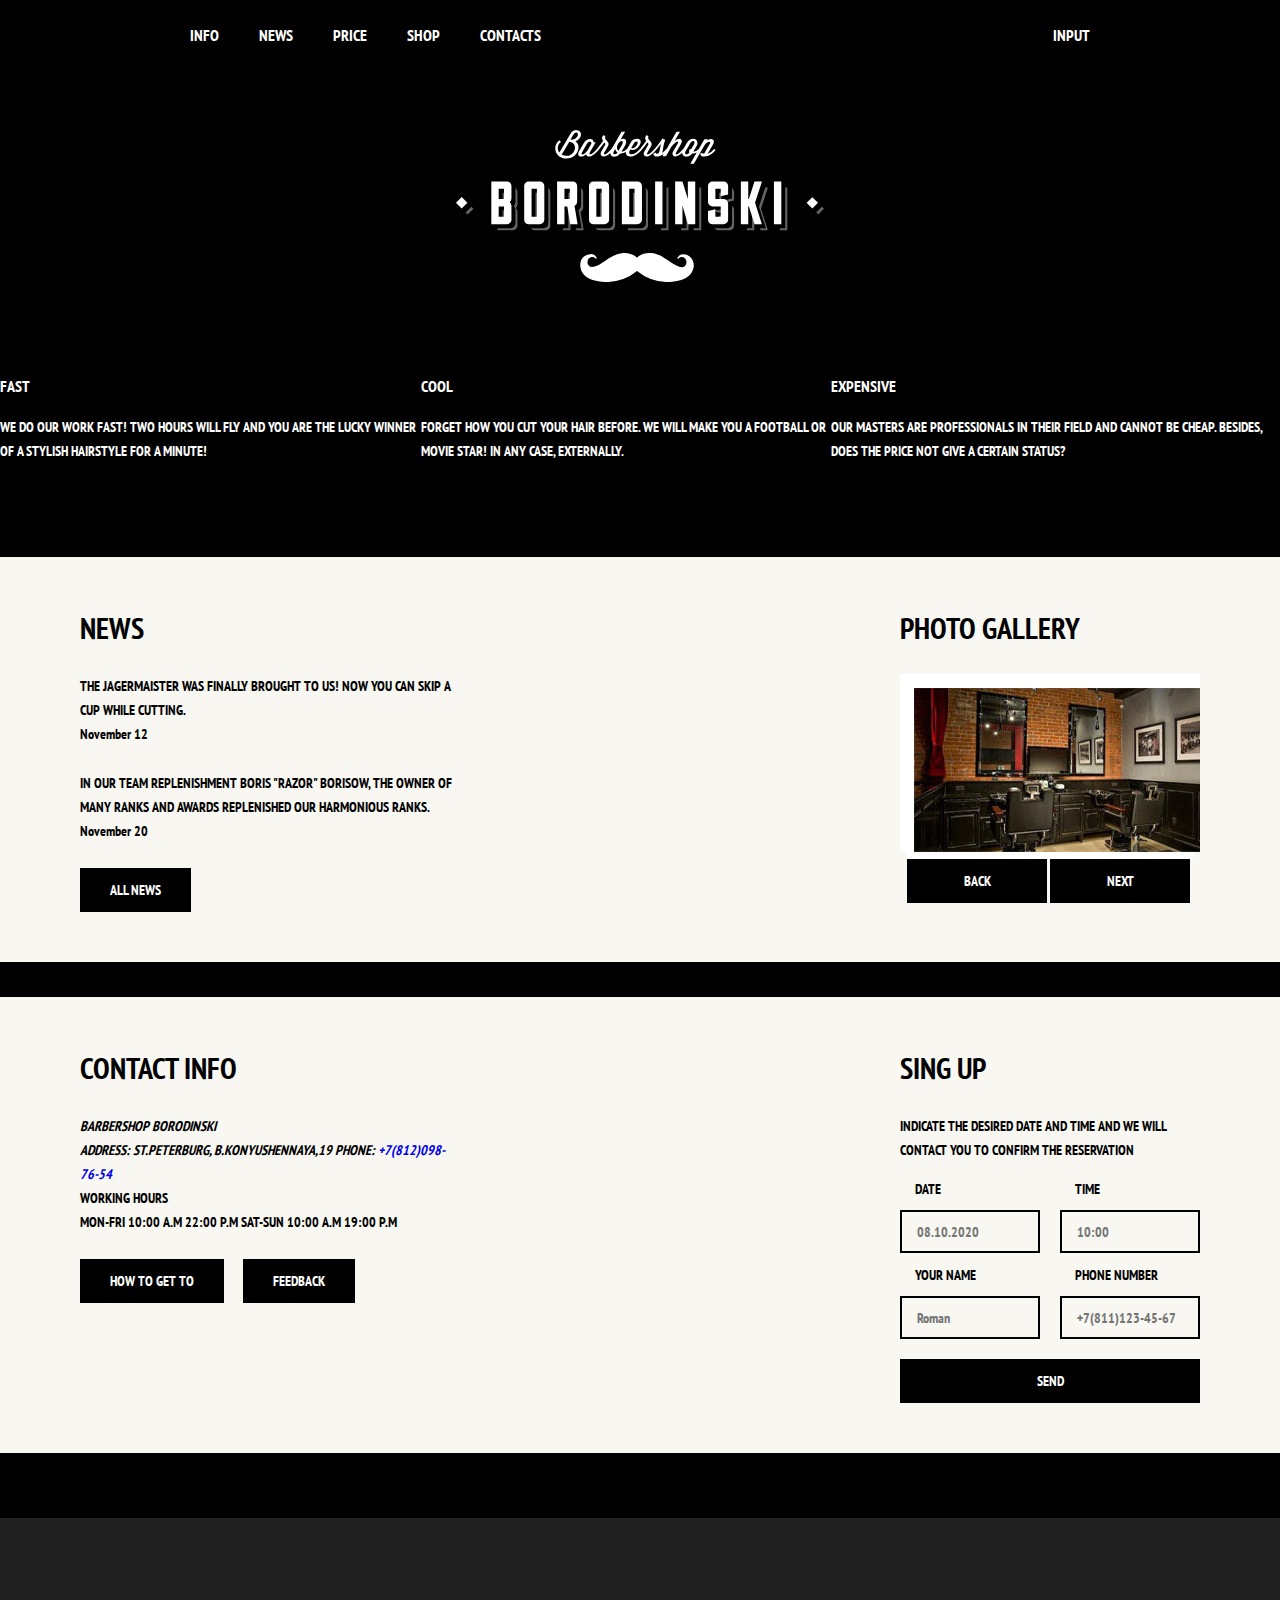
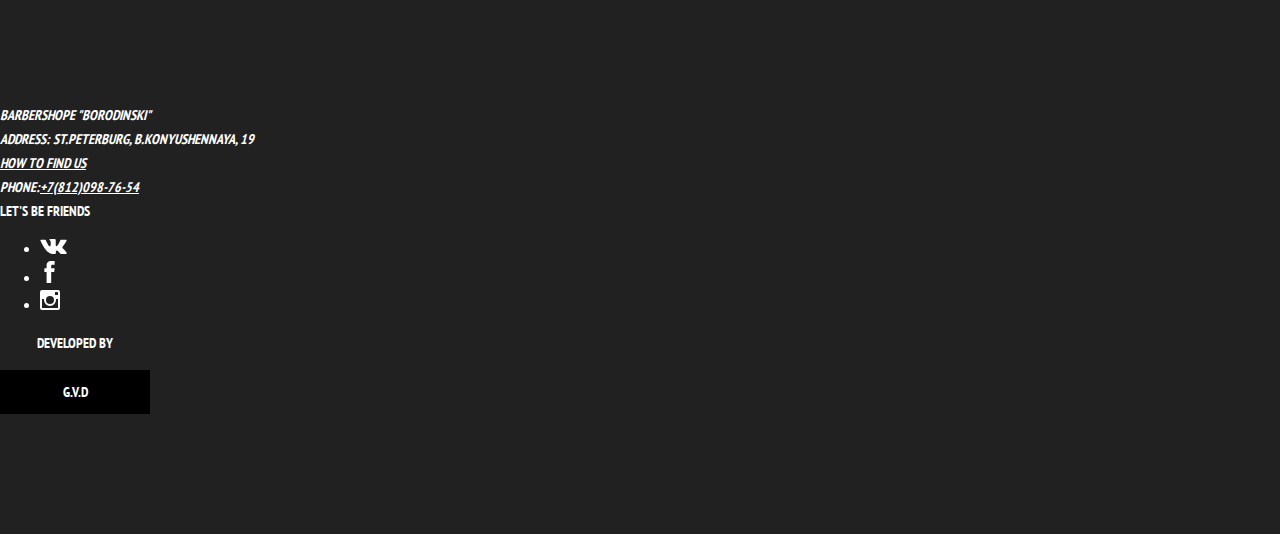
==== commit b8a02618: "added some changes in index.html and css" ====
--- a/index.html
+++ b/index.html
@@ -201,8 +201,7 @@
 		
 		<section class="modal modal-map">
 			<h2 class="visually-hidden">How to get to us</h2>
-			<iframe src="https://www.google.com/maps/embed?pb=!1m18!1m12!1m3!1d1998.599104365163!2d30.320894615787417!3d59.938794181876176!2m3!1f0!2f0!3f0!3m2!1i1024!2i768!4f13.1!3m3!1m2!1s0x4696310fca5ba729%3A0xea9c53d4493c879f!2z0JHQvtC70YzRiNCw0Y8g0JrQvtC90Y7RiNC10L3QvdCw0Y8g0YPQuy4sIDE5LCDQodCw0L3QutGCLdCf0LXRgtC10YDQsdGD0YDQsywgMTkxMTg2!5e0!3m2!1sru!2sru!4v1563104366344!5m2!1sru!2sru" width="766" height="560" frameborder="0" style="border:0" allowfullscreen></iframe>
-			<p>
+						<p>
 			<img src="img/map.jpg" width="780" height="560" alt="company office">
 					</p>
 			<button class="modal-close" type="button"><span class="visually-hidden">Close</span></button>
--- a/css/style.css
+++ b/css/style.css
@@ -1,13 +1,14 @@
 body{
-	min-width: 960px;
 	margin: 0;
 	padding: 0;
+	
 	font-family: "PT Sans Narrow", Arial, sans-serif;
 	font-size: 14px;
 	line-height: 24px;
 	font-weight: 700;
 	color: #ffffff;
 	text-transform: uppercase;
+	
 	background-color: #000000;
 	background-image: url("img/bg-index-body.jpg");
 	background-position: top center;
@@ -16,6 +17,7 @@
 
 .inner-page {
 	color: #000000;
+	
 	background-color: #f9f6f3;
 	background-image: url("img/bg-index-content.jpg");
 	background-position: 0 0;
@@ -32,14 +34,16 @@
 }
 
 .visually-hidden:not(:focus):not(:active),
-input[type="checkbox"].visuallu-hidden,
+input[type="checkbox"].visually-hidden,
 input[type="radio"].visually-hidden {
 	position: absolute;
+	
 	width: 1px;
 	height: 1px;
 	margin: -1px;
 	border: 0;
 	padding: 0;
+	
 	white-space: nowrap;
 	-webkit-clip-path: inset(100%);
 	clip-path: inset(100%);
@@ -52,11 +56,12 @@
 	display: inline-block;
 	margin-right: 16px;
 	padding: 10px 30px;
+	
 	text-align: center;
 	color: #ffffff;
 	vertical-align: middle;
 	text-transform: uppercase;
-	cursor: pointer;
+	
 	background-color: #000000;
 	border: none;
 }
@@ -112,21 +117,22 @@
 	display: flex;
 	-webkit-box-orient: vertical;
 	-webkit-box-direction: normal;
-	-ms-flex-direction: colums;
+	-ms-flex-direction: column;
 	flex-direction: column;
 	-webkit-box-align: center;
 	-ms-flex-align: center;
 	align-items: center;
+	
 	font-size: 16px;
 	line-height: 20px;
 	color: #ffffff;
 }
 
 .inner-page .main-navigation {
-	-webkit-box-align: start;
+	-webkit-box-orient: horizontal;
 	-ms-flex-align: start;
 	align-item: flex-start;
-	-webkit-box-orient: horizontal;
+	-webkit-box-align: start;
 	-webkit-box-direction: normal;
 	-ms-flex-direction: row;
 	flex-direction: row;
@@ -177,6 +183,7 @@
 .user-navigation a {
 	display: block;
 	padding: 25px 20px;
+	
 	vertical-align: middle;
 	color: #ffffff;
 }
@@ -197,7 +204,7 @@
 }
 
 .site-navigation-current a:not ([href]){
-	background-color: #000000;
+	background-color: #000;
 }
 
 .site-navigation-current::after {
@@ -207,7 +214,7 @@
 	bottom: 0;
 	left: 20px;
 	height: 5px;
-	background-color: #ffffff;
+	background-color: #fff;
 }
 
 .site-navigation .login-link {
@@ -222,7 +229,7 @@
 	left: 24px;
 	width: 16px;
 	height: 18px;
-	background-image: url("img/logib.svg");
+	background-image: url("img/login.svg");
 	background-repeat: no-repeat;
 	background-position: 0 0;
 	opacity: 0.3;
@@ -277,7 +284,7 @@
 	transform: rotate(-45deg);
 }
 
-.advantages-item p {
+.features-item p {
 	margin: 0 10px;
 }
 
@@ -291,8 +298,10 @@
 	margin-bottom: 35px;
 	padding: 50px 80px;
 	color: #000000;
-	background-color: #faf7f4;
-	background-image: url("img/line.png"), url(img/pattern-light.jpg);
+	background-color: #f8f7f2;
+	background-image: 
+	url("img/bg-index-content-shadow.png"), 
+	url("img/bg-index-content.jpg");
 	background-position: center, 0 0;
 	background-repeat: no-repeat, repeat;
 }
@@ -334,6 +343,7 @@
 .gallery-content {
 	margin: 0;
 	height: 164px;
+	
 	background-color: #cccccc;
 	border: 7px solid #ffffff;
 }
@@ -350,7 +360,7 @@
 
 .gallery-button {
 	position: static;
-	bottom: 40;
+	bottom: 0;
 	margin: 0;
 	width: 140px;
 	box-sizing: border-box;
@@ -372,6 +382,10 @@
 .contacts p {
 	margin: 0;
 	margin-bottom: 25px;
+}
+
+.appointment {
+	width: 300px;
 }
 
 .appointment-info {
@@ -390,23 +404,26 @@
     justify-content: space-between;
 }
 
-.appointment-form-item {
+.appointment-item {
 	margin: 0;
 	margin-bottom: 10px;
 	width: 140px;
 }
 
-.appointment-form-item label {
+.appointment-item label {
 	display: block;
-	margin-bottom: 7px;
-	margin-left: 17px;
+	margin-bottom: 9px;
+	margin-left: 15px;
 }
 
 .appointment-item input {
 	font: inherit;
 	-webkit-box-sizing: border-box;
 	box-sizing: border-box;
-	padding: 8px 15px;
+	padding-top: 8px;
+	padding-left: 15px;
+	padding-right: 15px;
+	padding-bottom: 7px;
 	width: 140px;
 	background-color: transparent;
 	border: 2px solid #000000;
@@ -416,7 +433,7 @@
 	border-color: #663d15;
 }
 
-.appointment-form .button {
+.appointment .button {
 	display: block;
 	margin-top: 10px;
 	margin-right: 0;
@@ -436,26 +453,27 @@
 	display: -ms-flexbox;
 	display: flex;
 	-webkit-box-pack: start;
+	-ms-flex-pack: start;
 	-ms-flex-wrap: wrap;
 	justify-content: flex-start;
 	flex-wrap: wrap;
 	list-style: none;
 	margin: 0;
 	padding: 0;
-	margin-bottom: 53px;
+	margin-bottom: 50px;
 	list-style: none;
 }
 
 .breacrumbs li {
 	position: relative;
-	margin-right: 40px;
+	margin-right: 42px;
 }
 
 .breadcrumbs li::after {
 	content: "";
 	position: absolute;
-	top: 8px;
-	right: -24px;
+	top: 7px;
+	right: -25px;
 	width: 8px;
 	height: 8px;
 	background-color: #000000;
@@ -464,6 +482,14 @@
 	transform: rotate(45deg);
 }
 
+.breadcrumbs li:last-child {
+	margin-right: 0px;
+}
+
+.breadcrumbs-current::after {
+	display: none;
+}
+
 .breadcrumbs a {
 	color: #000000;
 }
@@ -475,11 +501,6 @@
 
 .breadcrumbs-current {
 	color: #aba9a7;
-	margin-right: 0;
-}
-
-.breadcrumbs-current::after {
-	display: none;
 }
 
 .catalog-columns {
@@ -491,24 +512,24 @@
 	justify-content: space-between;
 }
 
-.filter {
-	width: 220px;
+.filters {
+	width: 180px;
 }
 
 .filter fieldset {
 	border: none;
 	margin: 0;
 	padding: 0;
-	margin-bottom: 50px;
-}
-
-.filter fieldset:last-of-type {
-	margin-bottom: 45px;
+	margin-bottom: 30px;
+}
+
+.filter fieldset:first-child {
+	margin-bottom: 35px;
 }
 
 .filter legend {
 	font-size: 24px;
-	margin-bottom: 30px;
+	margin-bottom: 26px;
 	line-height: 30px;
 }
 
@@ -520,7 +541,7 @@
 }
 
 .filter-option {
-	margin-bottom: 15px;
+	margin-bottom: 19px;
 	padding-left: 43px;
 }
 
@@ -534,11 +555,11 @@
 	user-select: none;
 }
 
-.filter-input-checkbox+label::before {
+.filter-input + label::before {
 	content: "";
 	position: absolute;
-	top: -3px;
-	left: -43px;
+	top: 0px;
+	left: -42px;
 	width: 16px;
 	height: 16px;
 	border: 2px solid #000000;
@@ -547,8 +568,8 @@
 .filter-input-checkbox:checked+label::after {
 	content: "";
 	position: absolute;
-	top: 1px;
-	left: -39px;
+	top: 4px;
+	left: -38px;
 	width: 12px;
 	height: 12px;
 	background-image: url("img/cross.svg");
@@ -556,22 +577,22 @@
 	background-position: 0 0;
 }
 
-.filter-input-radio+label::before {
+.filter-input-radio + label::before {
 	content: "";
 	position: absolute;
-	top: -3px;
-	left: -43px;
+	top: -1px;
+	left: -42px;
 	width: 16px;
 	height: 16px;
 	border: 2px solid #000000;
 	border-radius: 50%;
 }
 
-.filter-input-radio;checked+label::after {
+.filter-input-radio:checked + label::after {
 	content: "";
 	position: absolute;
-	top: 3px;
-	left: -37px;
+	top: 5px;
+	left: -36px;
 	width: 8px;
 	height: 8px;
 	background-color: #000000;
@@ -583,9 +604,9 @@
 	color: #663d15;
 }
 
-.filter-input:disable + label {
+.filter-input:disabled + label {
 	color: #000000;
-	opacity: 0.3;
+	opacity: 0.5;
 }
 
 .catalog {
@@ -600,7 +621,7 @@
 	flex-wrap: wrap;
 	margin: 0;
 	padding: 0;
-	margin-bottom: 14px;
+	margin-bottom: 25px;
 	list-style: none;
 }
 
@@ -609,8 +630,16 @@
 	margin-bottom: 20px;
 	width: 220px;
 	background-color: #f8f8f8;
-	-webkit-box-shadow: 0 0 15px rgba(0, 1, 1, 0.2);
+	-webkit-box-shadow: 0 0 10px rgba(0, 0, 0, 0.1);
 	box-shadow: 0 0 10px rgba(0, 0, 0, 0.1);
+}
+.catalog-item:nth-child(3n) {
+	margin-right: 0;
+}
+
+.catalog-item:hover {
+	-webkit-box-shadow: 0px 0 10px rgba(0, 0, 0, 0.2);
+	box-shadow: 0 0 10px rgba(0, 0, 0, 0.2);
 }
 
 .catalog-item a {
@@ -619,27 +648,22 @@
 	display: flex;
 	-webkit-box-orient: vertical;
 	-webkit-box-direction: normal;
-	-ms-flex-direction: colums;
+	-ms-flex-direction: column;
 	flex-direction: column;
-}
-
-.catalog-item:nth-child(3n) {
-	margin-right: 0;
-}
-
-.catalog-item:hover {
-	-webkit-box-shadow: 5px 0 25px rgba(0, 1, 1, 0.3);
-	box-shadow: 0 0 10px rgba(0, 1, 1, 0.3);
-}
+	color: #000000;
+}
+
 
 .catalog-item h3 {
 	-webkit-box-ordinal-group: 2;
 	-ms-flex-order: 1,
 	order: 1;
-	margin: 15px 16px;
+	margin-top: 17px;
+	margin-bottom: 12px;
+	margin-left: 16px;
+	margin-right: 15px;
 	font-size: 14px;
 	line-height: 18px;
-	color: #000000;
 }
 
 .catalog-category {
@@ -657,22 +681,25 @@
 	display: -webkit-box;
 	display: -ms-flexbox;
 	display: flex;
-	margin: 16px;
+	margin: 15px;
 	margin-top: 0;
 }
 
 .catalog-item-price b {
 	line-height: 20px;
 	text-align: center;
-	padding: 13px 35px;
-	width: 109px;
+	font-size: 14px;
+	width: 112px;
 	background-color: #e5e5e5;
+	padding: 13px 25px 11px;
 }
 
 .catalog-item-price .button {
 	margin-right: 0;
-	padding: 10px 18px;
-	width: 75px;
+	padding: 13px 18px 11px;
+	width: 50px;
+	line-height: 20px;
+	color: #ffffff;
 }
 
 .pagination-list {
@@ -684,24 +711,27 @@
 	list-style: none;
 	margin: 0;
 	padding: 0;
-	line-height: 18px;
-}
-
-.pagination-list li {
-	margin: 7px;
+}
+
+.pagination-item {
+	margin-right: 5px;
+}
+
+.pagination-item:last-child {
+	margin-right: 0px;
+}
+
+.pagination-item a {
+	display: block;
+	padding: 10px 19px;
+	color: #fffff;
 	background-color: #000000;
 }
 
-.pagination-item:not(.current):hover,
-.pagination-item:not(.current):focus,
-.pagination-item:not(.current):active {
+.pagination-item a:hover,
+.pagination-item a:focus,
+.pagination-item a:active {
 	background-color: #663d15;
-}
-
-.pagination-list a {
-	display: block;
-	padding: 13px 19px;
-	color: #ffffff;
 }
 
 .pagination-item-current a {
@@ -709,39 +739,60 @@
 	background-color: #ffffff;
 }
 
+.pagination-item-current a:hover,
+.pagination-item-current a:focus,
+.pagination-item-current a:active {
+	color: #000000;
+	background-color: #ffffff;
+}
+
 .product-photos {
 	width: 460px;
 }
 
-.product-photos img {
-	-webkit-box-shadow: 0 0 15px rgba(0, 1, 1, 0.2);
-	box-shadow: 0 0 15px rgba(0, 1, 1, 0.2);
-}
-
-.product-photos .product-photo-preview {
+.product-photo-preview {
 	display: -webkit-box;
 	display: -ms-flexbox;
 	display: flex;
 	margin: 0;
 	padding: 0;
 	list-style: none;
-}
+} 
 
 .product-photo-preview li {
-	margin-right: 20px;
 	width: 140px;
 	height: 149px;
+	margin-right: 20px;
+	-webkit-box-shadow: 0 0 10px 2px rgba(0, 0, 0, 0.1);
+	box-shadow: 0 0 10px 2px rgba(0, 0, 0, 0.1);
 }
 
 .product-photo-preview li:nth-child(3n) {
-	margin-right: 0;
+	margin-right: 0px;
 }
 
 .product-photo-full {
 	width: 460px;
 	height: 498px;
 	margin: 0;
-	margin-bottom: 35px;
+	margin-bottom: 20px;
+	-webkit-box-shadow: 0 0 10px 2px rgba(0, 0, 0, 0.1);
+	box-shadow: 0 0 10px 2px rgba(0, 0,0, 0.1);
+}
+
+.product-description {
+	display: -webkit-box;
+	display: -ms-flexbox;
+	display: flex;
+	-webkit-box-pack: justify;
+	-ms-flex-pack: justify;
+	justify-content: space-between;
+	padding-right: 10px;
+	margin-bottom: 29px;
+}
+
+.product-description p {
+	width: 200px;
 }
 
 .product-article {
@@ -749,13 +800,13 @@
 	color: #aeaeae;
 }
 
-.product-description .product-text {
-	margin-bottom: 38px;
-}
-
 .product-price b {
-	padding: 10px 37px;
-	width: 114px;
+	width: 112px;
+	padding-top: 13px;
+	padding-left: 36px;
+	padding-right: 36px;
+	padding-bottom: 11px;
+	line-height: 20px;
 	text-align: center;
 	background-color: #e5e5e5;
 	-webkit-box-sizing: border-box;
@@ -763,59 +814,49 @@
 }
 
 .product-price .button {
-	padding: 10px 19px;
-}
-
-.product-description {
-	margin-top: 21px;
+	padding-left: 17px;
+	padding-right: 17px;
+}
+
+.product-info {
 	width: 390px;
-}
-
-.product-description p {
-	margin: 0;
-}
-
-.product-description h3 {
-	margin: 0;
+	padding-top: 23px;
+}
+
+.product-info p {
+	margin: 0px;
+}
+
+.product-info h3 {
+	margin: 0px;
 	margin-bottom: 27px;
 	font-size: 24px;
 	line-height: 30px;
 }
 
-.product-info {
-	margin-bottom: 27px;
-	padding: 10px;
-	display: -webkit-box;
-	display: -ms-flexbox;
-	display: flex;
-	-webkit-box-pack: justify;
-	-ms-flex-pack: justify;
-	justify-content: space-between;
-}
-
-.product-info p {
-	width: 190px;
-}
-
-.product-description .product-price {
-	display: -webkit-box;
-	display: -ms-flexbox;
-	margin-bottom: 65px;
-	display: flex;
-}
-
-.product-set-list {
-	margin: 0;
-	padding: 0;
+.product-info .product-text {
+	margin-bottom: 35px;
+}
+
+.product-info .product-price {
+	display: -webkit-box;
+	display: -ms-flexbox;
+	display: flex;
+	margin-bottom: 63px;
+}
+
+.product-info ul {
+	margin: 0px;
+	padding: 0px;
 	list-style: none;
 }
 
-.product-set-list li {
+.product-info li {
 	position: relative;
 	padding-left: 23px;
 }
 
-.product-set-list li::befor {
+.product-info li::before {
 	content: "";
 	position: absolute;
 	top: 7px;
@@ -859,7 +900,7 @@
 }
 
 .inner-content td {
-	padding: 10px 17px;
+	padding: 10px 15px;
 	border: 2px solid #000000;
 }
 
@@ -890,7 +931,7 @@
 	-ms-flex-negative: 0;
 }
 
-.big-heading::befor {
+.big-heading::before {
 	margin-right: 25px;
 }
 
@@ -938,7 +979,7 @@
 .inner-colums {
 	display: flex;
 	flex-wrap: wrap;
-	margin: 37px 0;
+	margin: 60px 0px;
 	display: -webkit-box;
 	display: -ms-flexbox;
 	display: flex;
@@ -962,7 +1003,7 @@
 	margin-bottom: 0;
 }
 
-.inner-columns>h2:first-child {
+.inner-columns > h2:first-child {
 	width: 460px;
 	margin-top: 0;
 	margin-right: 460px;
@@ -972,9 +1013,6 @@
 .short-text {
 	padding-right: 80px;
 }
-
-
-
 
 .main-footer {
 	color: #ffffff;
@@ -987,7 +1025,7 @@
 }
 
 .inner-page .main-footer {
-	margin-top: 50px;
+	margin-top: 45px;
 }
 
 .main-footer .container {
@@ -997,32 +1035,24 @@
 }
 
 .footer-address {
-	margin-right: 60px;
+	margin-right: 80px;
 	width: 320px;
-	font-style: normal;
+	margin: 0px;
 }
 
 .footer-address a {
 	color: #ffffff;
-}
-
-.footer-address a:first-of-type {
 	text-decoration: underline;
 }
 
-.footer-address a:first-of-type:hover,
-.footer-address a:first-of-type:focus {
+.footer-address a:hover,
+.footer-address a:focus {
 	text-decoration: none;
 }
 
 .footer-social {
-	width: 180px;
+	width: 145px;
 	text-align: center;
-}
-
-.footer-social b {
-	display: block;
-	margin-bottom: 15px;
 }
 
 .footer-social ul {
@@ -1040,6 +1070,11 @@
 	list-style: none;
 }
 
+.footer-social b {
+	display: block;
+	margin-bottom: 15px;
+}
+
 .social-button {
 	display: -webkit-box;
 	display: -ms-flexbox;
@@ -1067,18 +1102,19 @@
 
 .footer-copyring {
 	margin-left: auto;
-	width: 145px;
+	width: 150px;
+	margin: 0px;
 	text-align: center;
+}
+
+.footer-copyring .button {
+	display: block;
+	margin-right: 0;
 }
 
 .footer-copyring b {
 	display: block;
 	margin-bottom: 15px;
-}
-
-.footer-copyring .button {
-	display: block;
-	margin-right: 0;
 }
 
 .footer-copyright .button:hover,
@@ -1123,25 +1159,6 @@
 		-webkit-transform: translateY(0);
 		transform: translateX(0);
 		}
-}
-
-@keyframes bounse {
-	0% {
-		-webkit-transform: translateY(-2000px);
-		transform: translateY(-2000px);
-	}
-	70% {
-		-webkit-transform: translateY(30px);
-		transform: translateY(30px);
-	}
-	90% {
-		-webkit-transform: translateY(-10px);
-		transform: translateY(-10px);
-	}
-	100% {
-		-webkit-transform: translateY(0);
-		transform: translateY(0);
-	}
 }
 
 @-webkit-keyframes shake {
@@ -1190,29 +1207,6 @@
 	}
 }
 
-@keyframes shake {
-	0%,
-	100% {
-		-webkit-transform: translateX(0);
-		transform: translateX(0);
-	}
-	10%,
-	30%,
-	50%,
-	70%,
-	90% {
-		-webkit-transform: translateX(-10px);
-		transform: translateX(10px);
-	}
-	20%,
-	40%,
-	60%,
-	80% {
-		-webkit-transform: translateX(10px);
-		transform: translateX(10px);
-	}
-}
-
 .modal{ 
 	color: #000000;
 	display: none;
@@ -1221,71 +1215,36 @@
 	background-image: url("img/bg-index-content.jpg");
 	background-position: 0 0;
 	background-repeat: repeat;
-}
-
-.modal h2 {
-	margin: 0;
-	margin-bottom: 20px;
-	font-size: 30px;
-	line-height: 42px;
-}
-
-.modal-description {
-	margin: 0;
-	margin-bottom: 10px;
-}
- 
+	-webkit-box-shadow: 0 30px 50px rgba(0, 0, 0, 0.7);
+	box-shadow: 0 30px 50px rgba(0,0,0,0.7);
+}
+
  .modal-login {
 	 top: 120px;
 	 left: 50px;
+	 width: 300px;
 	 margin-left: -230px;
 	 padding: 50px 80px;
-	 width: 300px;
-	 -webkit-box-shadow: 0 30px 50px rgba(0, 0, 0, 0.7);
-	 box-shadow: 0 30px 50px rgba(0, 0, 0, 0.7);
- }
- 
- .modal-map {
-	 top: 50%;
-	 left: 50%;
-	 margin-left: -390px;
-	 margin-top: -287px;
-	 width: 780px;
-	 height: 547px;
-	 border: 7px solid white;
- }
- 
- .modal-map iframe {
-	 position: relative;
-	 z-index: 2;
-	 border: none;
- }
- 
- .modal-map img {
-	 position: absolute;
-	 top: 0;
-	 left: 0;
-	 z-index: 1;
-	 margin: 0;
  }
  
  .modal-close {
 	 position: absolute;
 	 top: 0;
-	 right: -33px;
-	 width: 19px;
-	 height: 19px;
-	 background-color: transparent;
+	 right: -34px;
+	 width: 22px;
+	 height: 22px;
+	 background: none;
 	 border: 0;
 	 cursor: pointer;
+	 font-size: 0px;
  }
  
-.modal-close::before,
+ .modal-close::before,
 .modal-close::after {
 	content: "";
 	position: absolute;
-	top: 8px;
-	left: 0;
+	top: 10px;
+	left: 2;
 	width: 19px;
 	height: 3px;
 	background-color: #d0d0d0;
@@ -1303,15 +1262,16 @@
 	transform: rotate(-45deg);
 }
 
-.modal-show {
-	display: block;
-	-webkit-animation: bounce 0.6s;
-	animation: bounce 0.6s;
-}
-
-.modal-error {
-	-webkit-animation: shake 0.6s;
-	animation: shake 0.6s;
+.modal-login h2 {
+	margin: 0px;
+	margin-bottom: 20px;
+	font-size: 30px;
+	line-height: 42px;
+}
+
+.modal-description {
+	margin: 0px;
+	margin-bottom: 10px;
 }
 
 .login-form p {
@@ -1349,21 +1309,6 @@
 	background-repeat: no-repeat;
 }
 
-.login-checkbox:hover,
-.login-checkbox:focus {
-	color: #663d15;
-}
-
-.login-form .restore {
-	color: #000000;
-	text-decoration: underline;
-}
-
-.login-form .restore:hover,
-.login-form .restore:focus {
-	text-decoration: none;
-}
-
 .login-form .login-help {
 	display: -webkit-box;
 	display: -ms-flexbox;
@@ -1382,12 +1327,22 @@
 	cursor: pointer;
 }
 
+.login-checkbox:hover,
+.login-checkbox:focus {
+	color: #663d15;
+}
+
+.login-form .restore {
+	color: #000000;
+	text-decoration: underline;
+}
+
 .login-checkbox input [type="checkbox"]+.checkbox-indicator {
 	position: absolute;
 	top: 0;
 	left: 0;
-	width: 18px;
-	height: 18px; 
+	width: 17px;
+	height: 17px; 
 	border: 2px solid #000000;
 }
 
@@ -1402,7 +1357,7 @@
 	position: absolute;
 	top: 8px;
 	left: 1px;
-	width: 16px;
+	width: 15px;
 	height: 2px;
 	background-color: #000000;
 }
@@ -1419,34 +1374,69 @@
 	transform: rotate(45deg);
 }
 
+.restore {
+	color: #000000;
+	text-decoration: underline;
+}
+
+.restore:hover,
+.restore:focus {
+	text-decoration: none;
+}
+
 .login-form .button {
 	width: 100%;
-	margin-right: 0;
-}
-
-
-
-
-
-
-
-
-
-
-
-
-
-
-
-
-
-
-
-
-
-
-
-
-
-
-
+	margin-right: 0px;
+}
+
+.modal-map {
+	top: 50%;
+	left: 50%;
+	width: 766px;
+	height: 561px;
+	margin-top: -280px;
+	margin-left: -390px;
+	border: 7px solid #fff;
+}
+
+.modal-map p {
+	position: absolute;
+	top: 0;
+	left: 0;
+	z-index: 1;
+	margin: 0;
+}
+
+.modal-map iframe {
+	position: relative;
+	z-index: 2;
+	border: none;
+}
+
+.modal-show {
+	display: block;
+	-webkit-animation: bounce 0.5s;
+	animation: bounce 0.6s;
+}
+
+.modal-error {
+	-webkit-animation: shake 0.6s;
+	animation: shake 0.6s;
+}
+
+
+
+
+
+
+
+
+
+
+
+
+
+
+
+
+
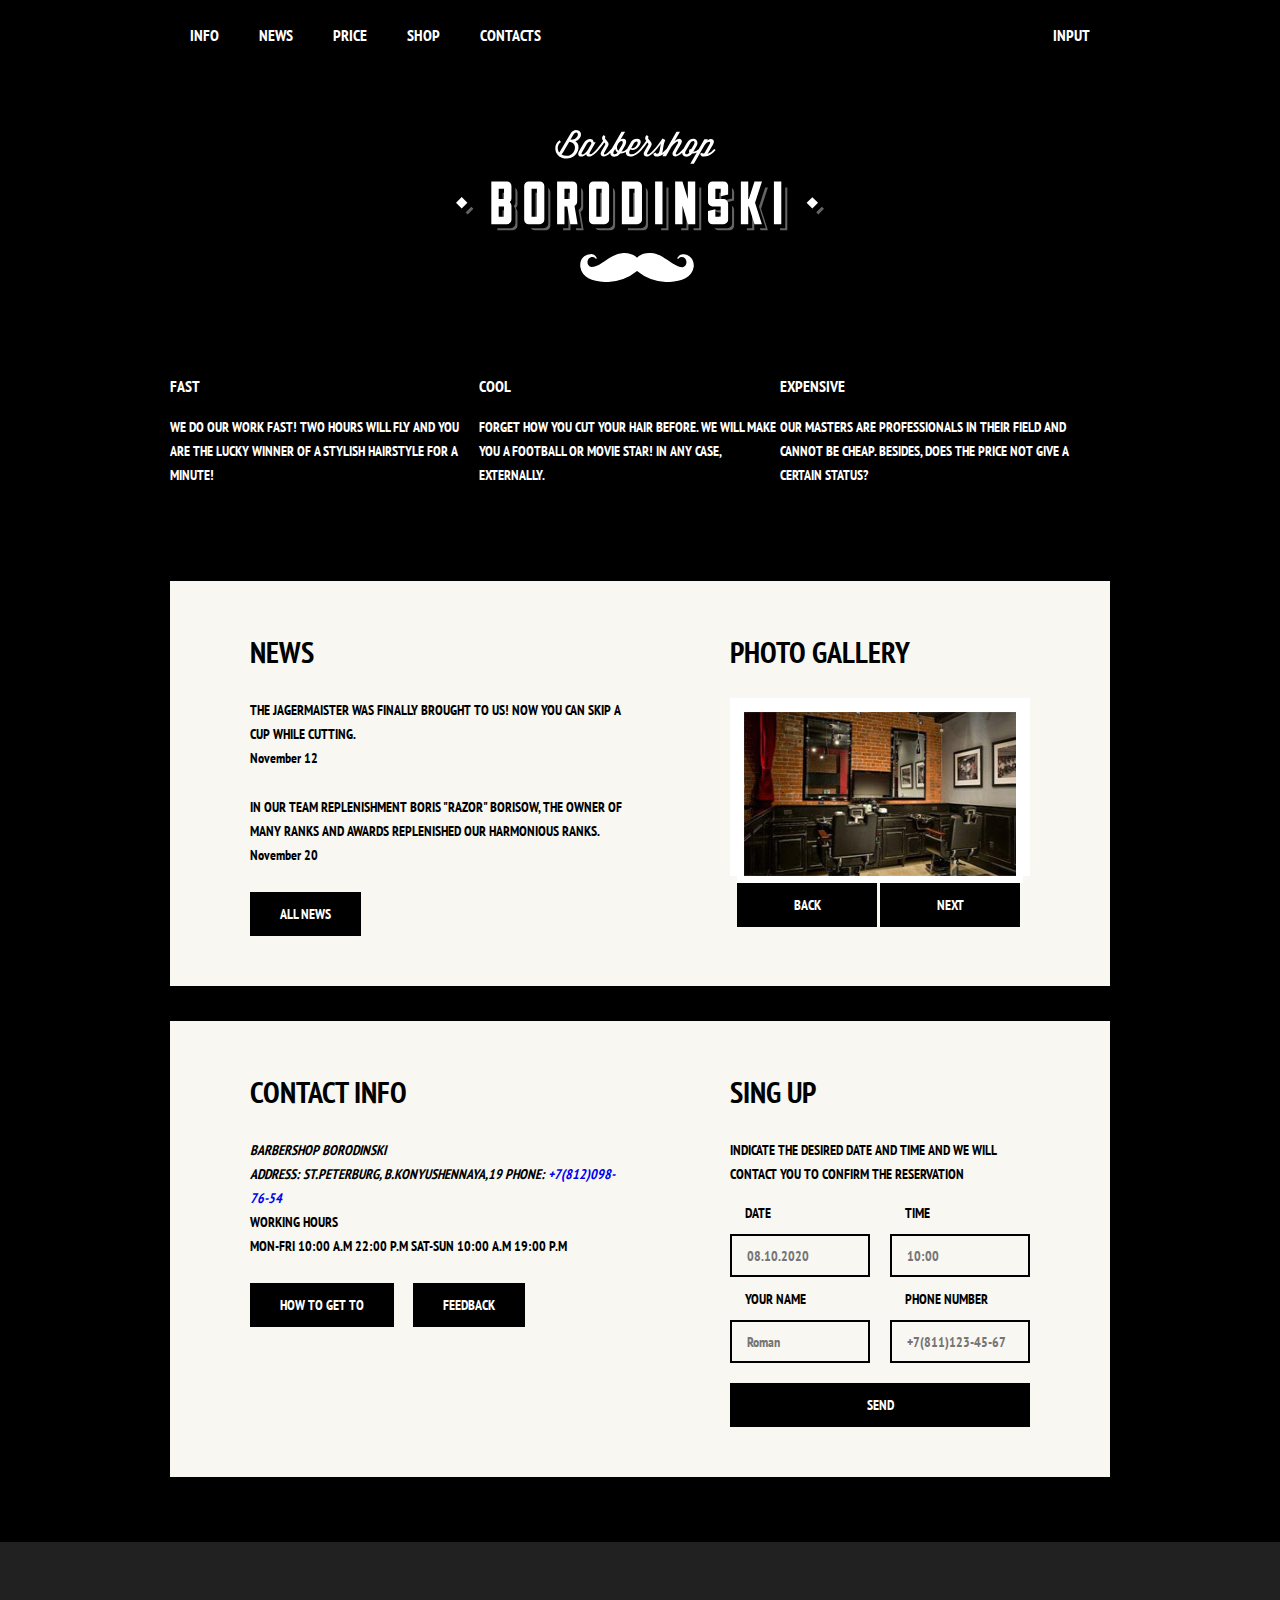
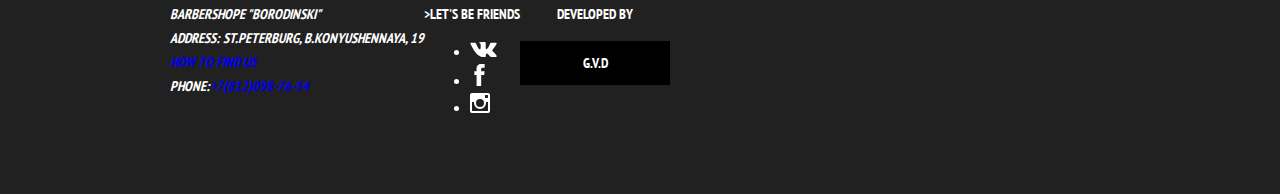
==== commit 04d0efe6: "added decorative elements, bug fixes" ====
--- a/index.html
+++ b/index.html
@@ -32,8 +32,7 @@
 			</nav>
 		</header>
 		
-		<main>
-			<div class="conteiner"> 
+		<main class="container">
 			<h1 class="visually-hidden">Barbershop Borodinski</h1>
 			
 			<section class="features">
@@ -129,13 +128,13 @@
 		</main>
 			
             <footer class="main-footer">
-			 <div class="main-footer">
-				 <address class="footer-address">
+			 <div class="container">
+				 <address class="footer-contacts">
 				 Barbershope "Borodinski"<br>
 				 Address: St.Peterburg, B.Konyushennaya, 19<br>
 				 <a href="map.html">How to find us</a><br>
 				 Phone:<a href="+7(812)098-76-54">+7(812)098-76-54</a>
-				 </address>
+				 </address>>
 				 
 			 <div class="footer-sociable">
 				 <b>Let's be friends</b>
@@ -165,18 +164,17 @@
 				 </ul>
 			</div>
 			
-			<div class="footer-copyring">
+			<p class="footer-copyring">
 				<b>Developed by</b>
 				<a class="button" href="#">G.V.D</a>
-			</div>
-			</div>
-			
-		</footer>
+			</p>
+			</div>
+			</footer>
 		
 		
 		<section class="modal modal-login">
 			<h2>Personal Area</h2>
-			<p>Enter your username and password</p>
+			<p class="modal-description">Enter your username and password</p>
 			<form class="login-form" action="htpps://echo.htmlacademy.ru" method="post">
 				<p>
 					<label class="visually-hidden" for="user-login">Login</label>
@@ -202,9 +200,13 @@
 		<section class="modal modal-map">
 			<h2 class="visually-hidden">How to get to us</h2>
 						<p>
-			<img src="img/map.jpg" width="780" height="560" alt="company office">
+						
+			<img src="img/map.jpg" width="780" height="560" alt="office">
 					</p>
 			<button class="modal-close" type="button"><span class="visually-hidden">Close</span></button>
 		</section>
+		<div class="modal-overlay-map"></div>
+		
+		
 	</body>
 </html>
--- a/css/style.css
+++ b/css/style.css
@@ -1,4 +1,6 @@
 body{
+	min-width: 1122px;
+	
 	margin: 0;
 	padding: 0;
 	
@@ -24,12 +26,24 @@
 	background-repeat: repeat;
 }
 
+.inner-page .main-header{
+	margin-bottom: 50px;
+	
+	background-color: #000000;
+}
+
+.container {
+	width: 940px;
+	margin: 0 auto;
+	padding: 0 10px;
+}
+
 a {
 	text-decoration: none; 
 }
 
 img{
-	width: 100%;
+	max-width: 100%;
 	height: auto;
 }
 
@@ -79,11 +93,8 @@
 	background-color: #000000;
 }
 
-.container {
-	width: 940px;
-	margin: 0px auto;
-	padding: 0 10px;
-}
+
+
 
 .main-header{
 	margin-bottom: 75px;
